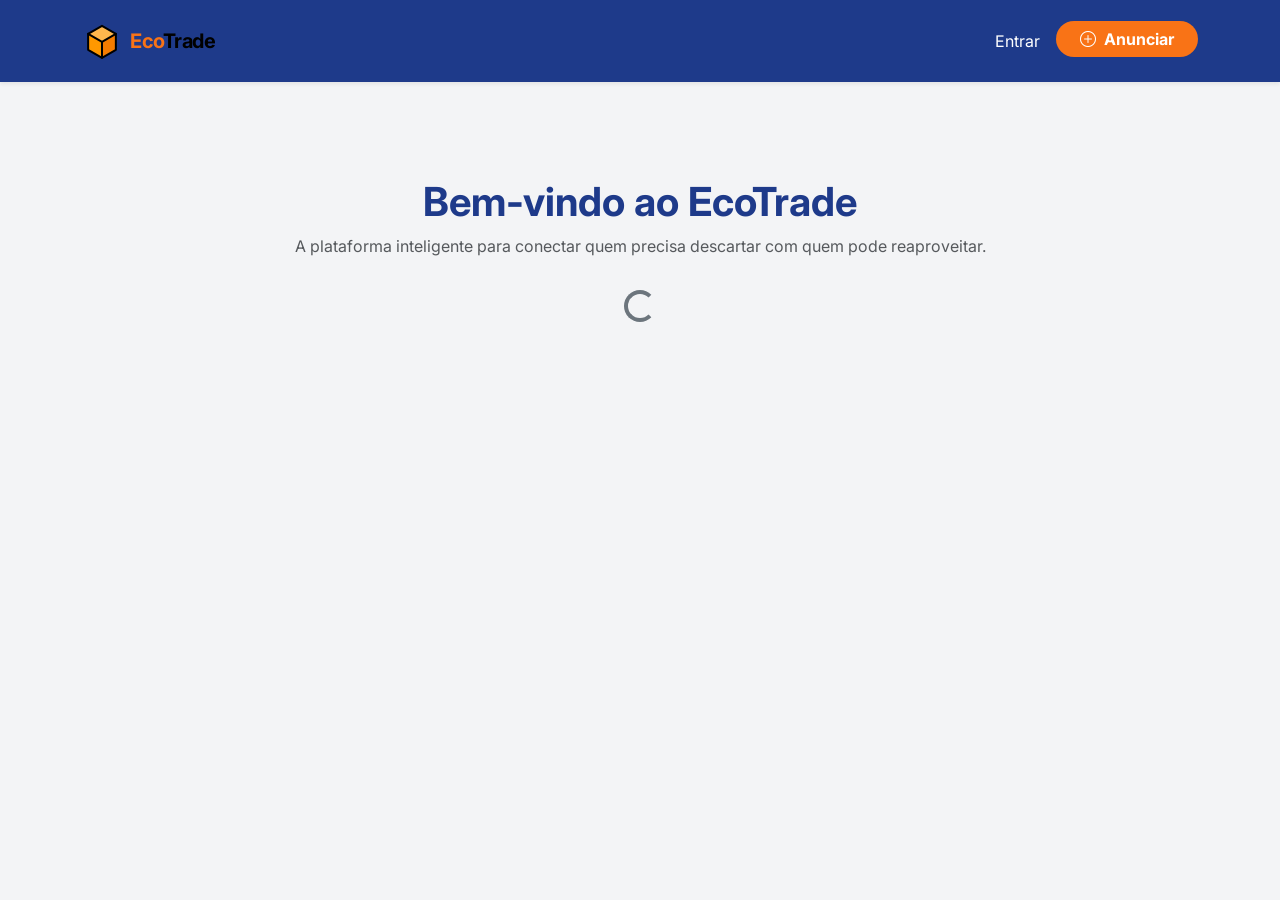
==== index.html @ 45d62f45 "estrutura inicial do projeto" ====
<!DOCTYPE html>
<html lang="pt-BR">
<head>
    <meta charset="UTF-8">
    <meta name="viewport" content="width=device-width, initial-scale=1.0">
    <title>EcoTrade - Descarte Inteligente & Negociação</title>

    <link rel="preconnect" href="https://fonts.googleapis.com">
    <link rel="preconnect" href="https://fonts.gstatic.com" crossorigin>
    <link href="https://fonts.googleapis.com/css2?family=Inter:wght@300;400;600;700&display=swap" rel="stylesheet">

    <link href="https://cdn.jsdelivr.net/npm/bootstrap@5.3.2/dist/css/bootstrap.min.css" rel="stylesheet">
    <link href="https://cdn.jsdelivr.net/npm/bootstrap-icons@1.11.1/font/bootstrap-icons.css" rel="stylesheet">

    <link rel="stylesheet" href="assets/css/base/variables.css">
    <link rel="stylesheet" href="assets/css/base/reset.css">
    
    <style>
        /* Estilos temporários para visualização da etapa inicial.
           Serão movidos para assets/css/layout/navbar.css no futuro */
        .navbar-custom {
            background-color: var(--color-primary);
        }
        .navbar-brand-text {
            color: var(--color-white);
            font-weight: 700;
            letter-spacing: -0.5px;
        }
        .text-orange {
            color: var(--color-secondary) !important;
        }
    </style>
</head>
<body>

    <nav class="navbar navbar-expand-lg navbar-custom py-3 shadow-sm">
        <div class="container">
            <a class="navbar-brand d-flex align-items-center gap-2" href="#">
                <img src="assets/img/box-logo.svg" alt="Logo EcoTrade" width="40" height="40">
                <span class="navbar-brand-text text-orange">Eco<span class="text-black">Trade</span></span>
            </a>
            
            <button class="navbar-toggler border-0 shadow-none" type="button" data-bs-toggle="collapse" data-bs-toggle="target="#navbarNav" aria-expanded="false" aria-label="Alternar navegação">
                <i class="bi bi-list fs-2 text-white"></i>
            </button>
            
            <div class="collapse navbar-collapse" id="navbarNav">
                <ul class="navbar-nav ms-auto gap-2">
                    <li class="nav-item">
                        <a class="nav-link text-white" href="#">Entrar</a>
                    </li>
                    <li class="nav-item">
                        <button class="btn btn-warning fw-bold text-dark px-4 rounded-pill" style="background-color: var(--color-secondary); border: none; color: white !important;">
                            <i class="bi bi-plus-circle me-1"></i> Anunciar
                        </button>
                    </li>
                </ul>
            </div>
        </div>
    </nav>

    <main id="app-container" class="container py-5">
        <div class="text-center mt-5">
            <h1 class="fw-bold" style="color: var(--color-primary);">Bem-vindo ao EcoTrade</h1>
            <p class="text-muted">A plataforma inteligente para conectar quem precisa descartar com quem pode reaproveitar.</p>
            <div class="spinner-border text-secondary mt-3" role="status">
                <span class="visually-hidden">Carregando...</span>
            </div>
        </div>
    </main>

    <script src="https://cdn.jsdelivr.net/npm/bootstrap@5.3.2/dist/js/bootstrap.bundle.min.js"></script>
    
    <script type="module" src="js/main.js"></script>
</body>
</html>
---- assets/css/base/variables.css ----
/* * Design System - Paleta de Cores e Variáveis Base
 * Foco em sustentabilidade, modernidade e confiabilidade
 */
:root {
  /* Cores Principais */
  --color-primary: #1E3A8A; /* Azul Marinho - Confiabilidade */
  --color-secondary: #F97316; /* Laranja - Call to action / Modernidade */
  
  /* Tons Neutros */
  --color-white: #FFFFFF;
  --color-bg-light: #F3F4F6; /* Cinza claro para o fundo */
  --color-gray-medium: #9CA3AF;
  --color-text-dark: #1F2937; /* Cinza escuro para textos - Melhor contraste */

  /* Tipografia */
  --font-family-base: 'Inter', system-ui, -apple-system, sans-serif;
  
  /* Sombras e Bordas */
  --shadow-sm: 0 1px 2px 0 rgba(0, 0, 0, 0.05);
  --shadow-md: 0 4px 6px -1px rgba(0, 0, 0, 0.1);
  --border-radius: 8px;
  
  /* Transições */
  --transition-fast: 0.2s ease-in-out;
}
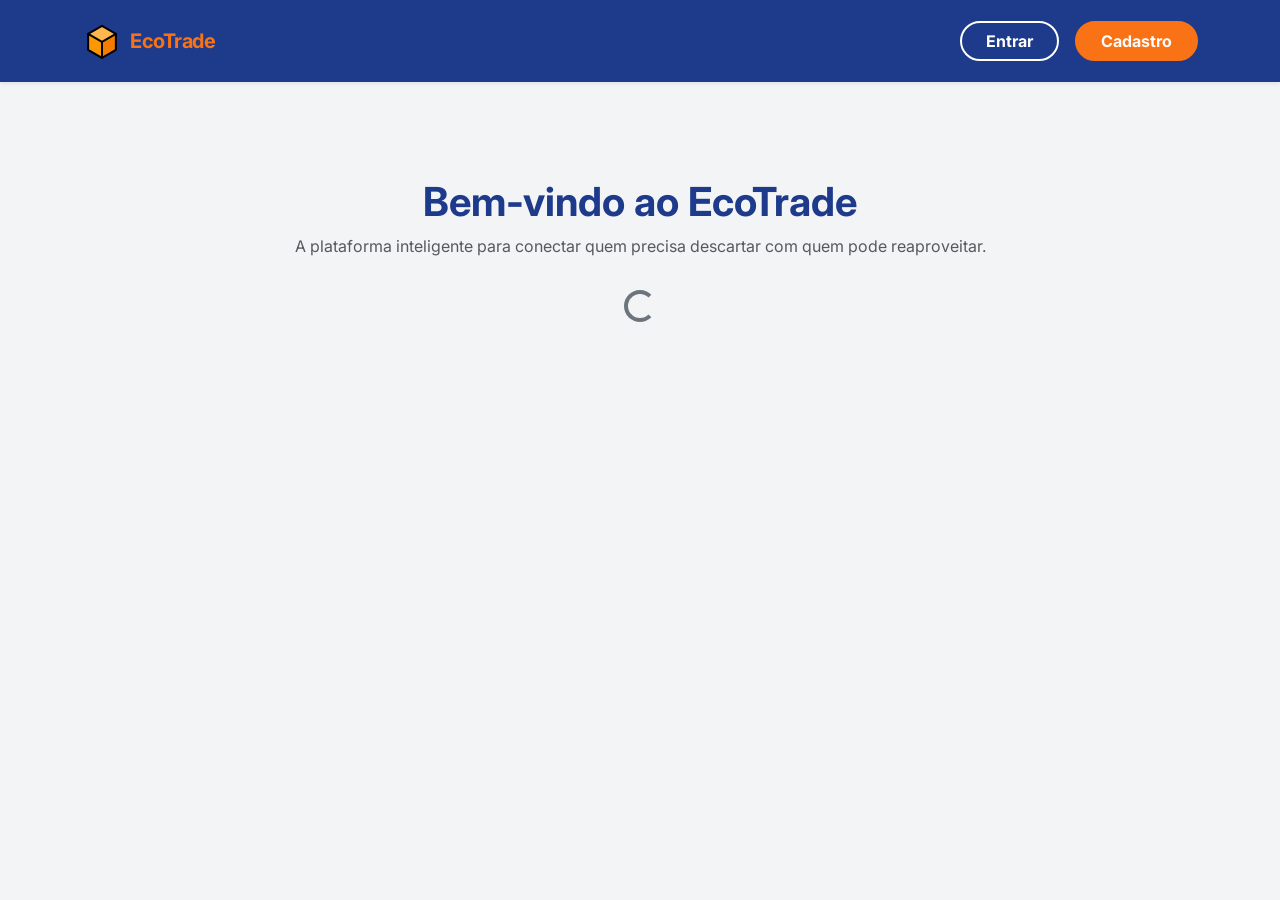
==== commit f8b81377: "feat: funções de login e cadastro" ====
--- a/index.html
+++ b/index.html
@@ -12,47 +12,34 @@
     <link href="https://cdn.jsdelivr.net/npm/bootstrap@5.3.2/dist/css/bootstrap.min.css" rel="stylesheet">
     <link href="https://cdn.jsdelivr.net/npm/bootstrap-icons@1.11.1/font/bootstrap-icons.css" rel="stylesheet">
 
-    <link rel="stylesheet" href="assets/css/base/variables.css">
-    <link rel="stylesheet" href="assets/css/base/reset.css">
-    
-    <style>
-        /* Estilos temporários para visualização da etapa inicial.
-           Serão movidos para assets/css/layout/navbar.css no futuro */
-        .navbar-custom {
-            background-color: var(--color-primary);
-        }
-        .navbar-brand-text {
-            color: var(--color-white);
-            font-weight: 700;
-            letter-spacing: -0.5px;
-        }
-        .text-orange {
-            color: var(--color-secondary) !important;
-        }
-    </style>
+    <link rel="stylesheet" href="./assets/css/base/variables.css">
+    <link rel="stylesheet" href="./assets/css/base/reset.css">
+    <link rel="stylesheet" href="./assets/css/layout/navbar.css">
 </head>
 <body>
 
     <nav class="navbar navbar-expand-lg navbar-custom py-3 shadow-sm">
         <div class="container">
             <a class="navbar-brand d-flex align-items-center gap-2" href="#">
-                <img src="assets/img/box-logo.svg" alt="Logo EcoTrade" width="40" height="40">
-                <span class="navbar-brand-text text-orange">Eco<span class="text-black">Trade</span></span>
+                <img src="./assets/img/box-logo.svg" alt="Logo EcoTrade" width="40" height="40">
+                <span class="navbar-brand-text text-orange">EcoTrade</span>
             </a>
             
-            <button class="navbar-toggler border-0 shadow-none" type="button" data-bs-toggle="collapse" data-bs-toggle="target="#navbarNav" aria-expanded="false" aria-label="Alternar navegação">
+            <button class="navbar-toggler border-0 shadow-none" type="button" data-bs-toggle="collapse" data-bs-target="#navbarNav" aria-expanded="false" aria-label="Alternar navegação">
                 <i class="bi bi-list fs-2 text-white"></i>
             </button>
             
             <div class="collapse navbar-collapse" id="navbarNav">
-                <ul class="navbar-nav ms-auto gap-2">
+                <ul class="navbar-nav ms-auto gap-3 mt-3 mt-lg-0">
                     <li class="nav-item">
-                        <a class="nav-link text-white" href="#">Entrar</a>
+                        <a class="btn btn-outline-light rounded-pill px-4 fw-bold w-100" href="./pages/auth.html">
+                            Entrar
+                        </a>
                     </li>
                     <li class="nav-item">
-                        <button class="btn btn-warning fw-bold text-dark px-4 rounded-pill" style="background-color: var(--color-secondary); border: none; color: white !important;">
-                            <i class="bi bi-plus-circle me-1"></i> Anunciar
-                        </button>
+                        <a class="btn btn-custom-secondary rounded-pill px-4 fw-bold w-100" href="./pages/auth.html#register">
+                            Cadastro
+                        </a>
                     </li>
                 </ul>
             </div>
@@ -71,6 +58,6 @@
 
     <script src="https://cdn.jsdelivr.net/npm/bootstrap@5.3.2/dist/js/bootstrap.bundle.min.js"></script>
     
-    <script type="module" src="js/main.js"></script>
+    <script type="module" src="./js/main.js"></script>
 </body>
 </html>
--- a/assets/css/layout/navbar.css
+++ b/assets/css/layout/navbar.css
@@ -0,0 +1,49 @@
+/* * Layout - Navbar 
+ * Responsável por customizações específicas do cabeçalho 
+ */
+
+.navbar-custom {
+    background-color: var(--color-primary);
+}
+
+.navbar-custom .navbar-brand-text {
+    font-weight: 700;
+    letter-spacing: -0.5px;
+}
+
+/* Usando o encadeamento para ganhar especificidade sobre o Bootstrap */
+.navbar-custom .text-orange {
+    color: var(--color-secondary);
+}
+
+/* Customização do Botão de Cadastro (Secundário) */
+.navbar-custom .btn-custom-secondary {
+    background-color: var(--color-secondary);
+    color: var(--color-white);
+    border: 2px solid var(--color-secondary);
+    /* Transição mais suave (0.3s) */
+    transition: all 0.3s ease; 
+}
+
+.navbar-custom .btn-custom-secondary:hover {
+    /* Clareia o botão em 15% sem mudar a cor base ou deixar transparente */
+    filter: brightness(1.15);
+    color: var(--color-white);
+}
+
+/* Ajuste fino do Botão de Entrar (Outline Light) */
+.navbar-custom .btn-outline-light {
+    color: var(--color-white);
+    border-color: var(--color-white);
+    border-width: 2px;
+    background-color: transparent;
+    transition: all 0.3s ease;
+}
+
+.navbar-custom .btn-outline-light:hover {
+    /* Sobrescreve o Bootstrap que deixava o fundo 100% branco e o texto preto.
+       Agora, o texto continua branco e damos um leve brilho no fundo (10% branco). */
+    background-color: rgba(255, 255, 255, 0.1);
+    color: var(--color-white);
+    border-color: var(--color-white);
+}
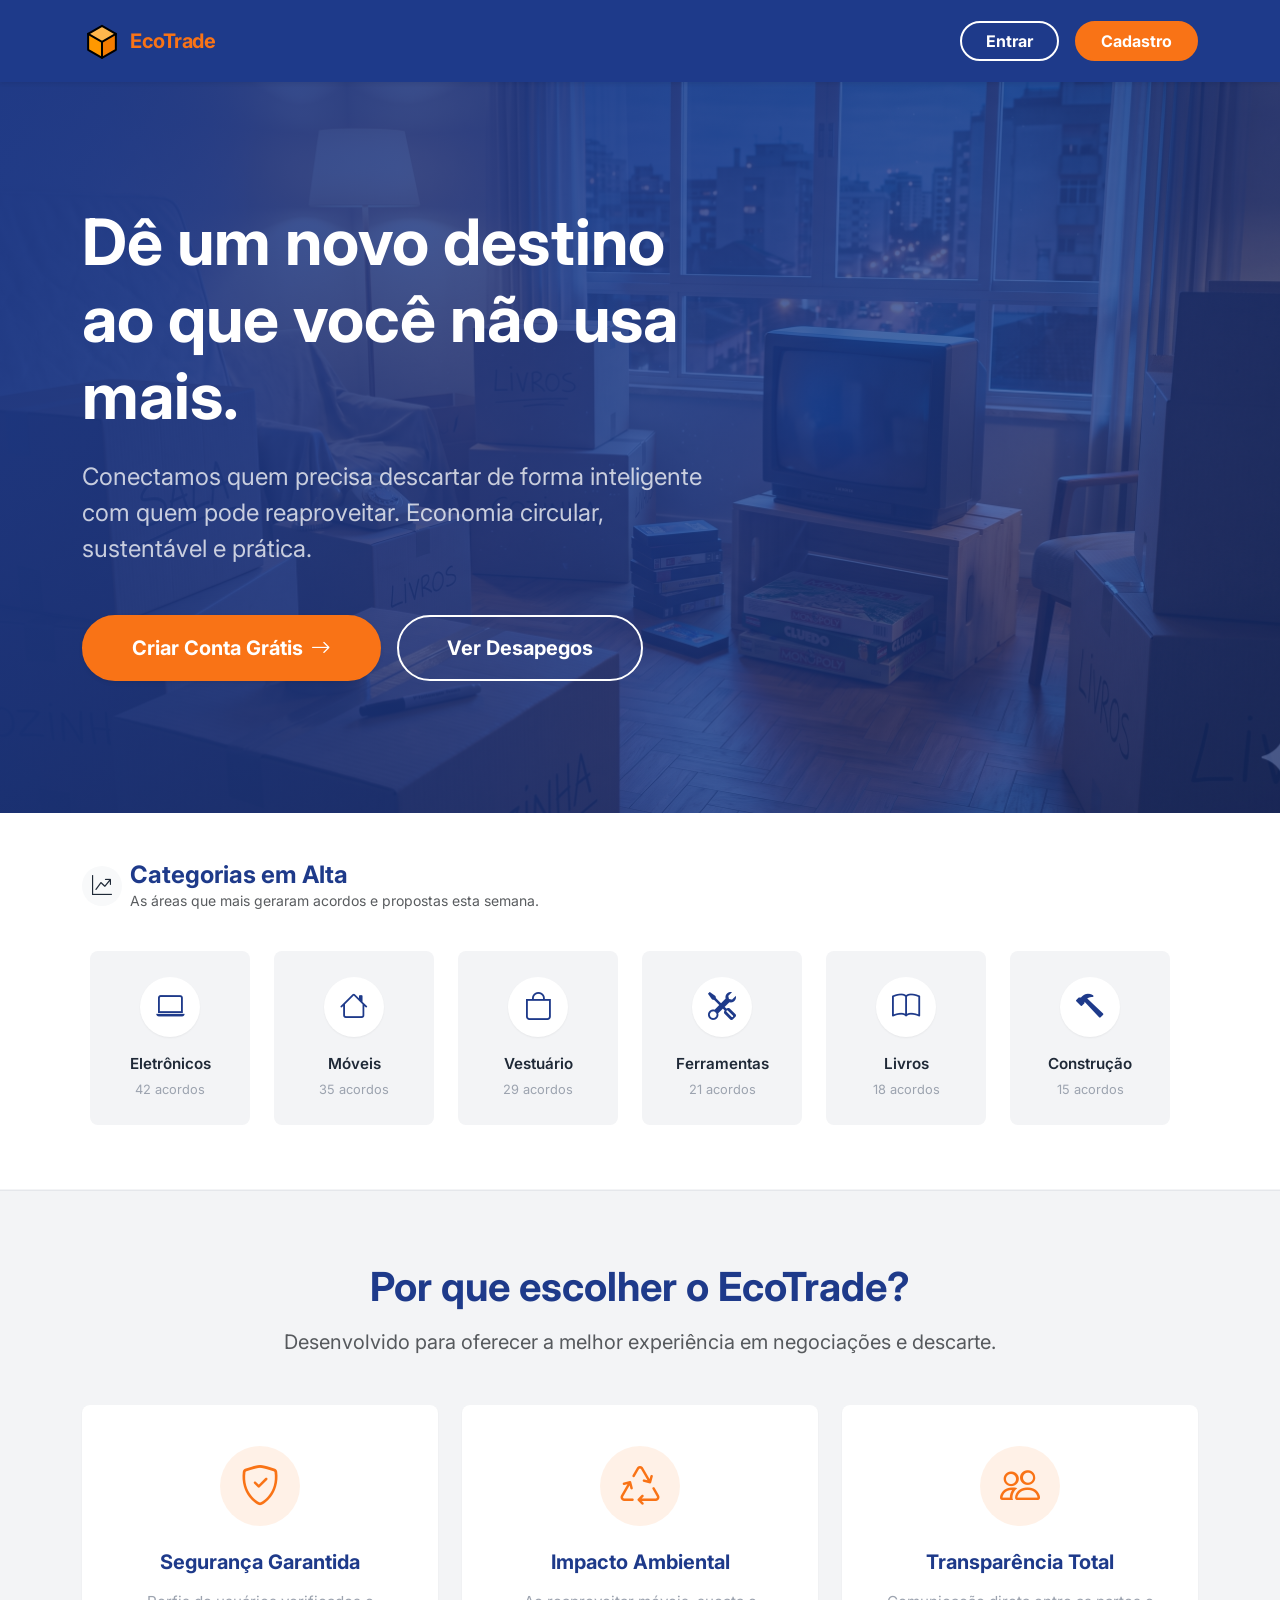
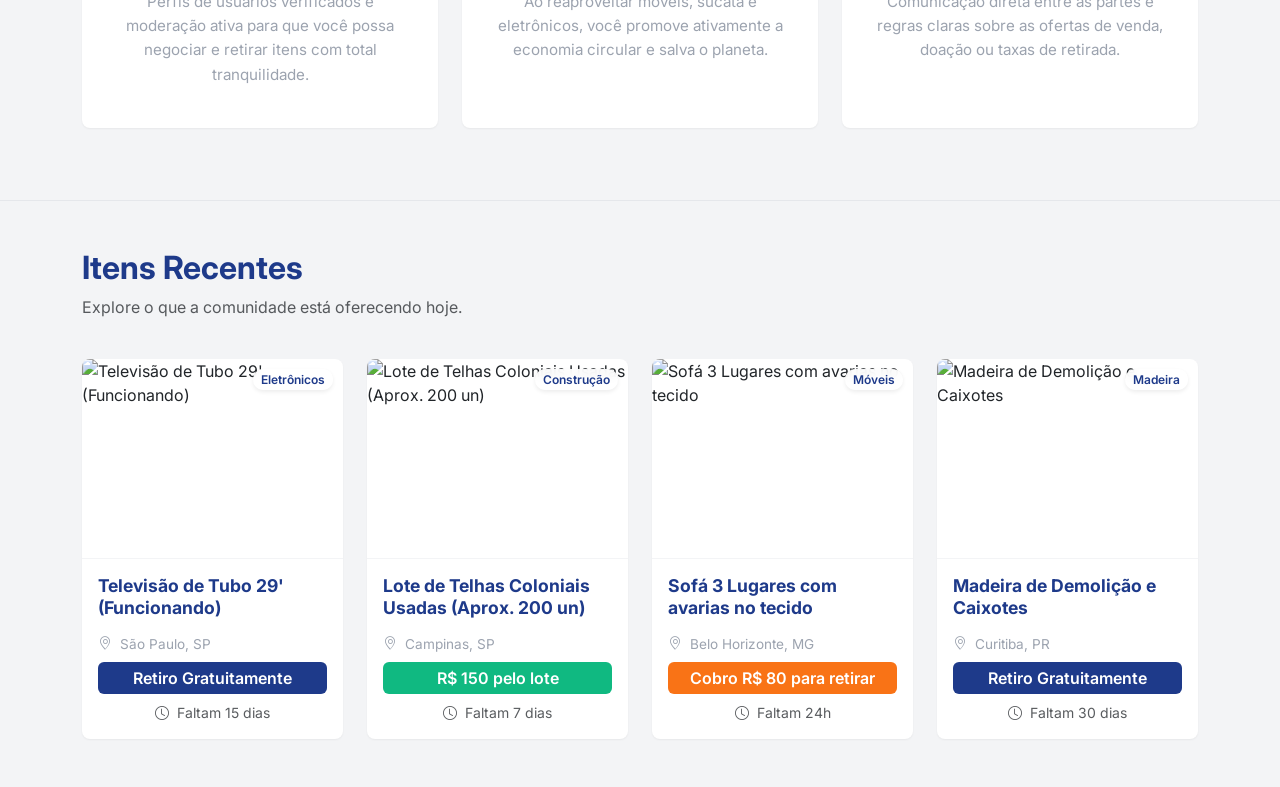
==== commit 25f526d4: "feat:Hero com CTA + categorias mais negociadas + cards de conversão" ====
--- a/index.html
+++ b/index.html
@@ -15,10 +15,14 @@
     <link rel="stylesheet" href="./assets/css/base/variables.css">
     <link rel="stylesheet" href="./assets/css/base/reset.css">
     <link rel="stylesheet" href="./assets/css/layout/navbar.css">
+    <link rel="stylesheet" href="./assets/css/layout/hero.css">
+    <link rel="stylesheet" href="./assets/css/components/cards.css">
+    <link rel="stylesheet" href="./assets/css/components/categories.css">
+    <link rel="stylesheet" href="./assets/css/components/features.css">
 </head>
 <body>
 
-    <nav class="navbar navbar-expand-lg navbar-custom py-3 shadow-sm">
+    <nav class="navbar navbar-expand-lg navbar-custom py-3 shadow-sm fixed-top">
         <div class="container">
             <a class="navbar-brand d-flex align-items-center gap-2" href="#">
                 <img src="./assets/img/box-logo.svg" alt="Logo EcoTrade" width="40" height="40">
@@ -46,12 +50,99 @@
         </div>
     </nav>
 
-    <main id="app-container" class="container py-5">
-        <div class="text-center mt-5">
-            <h1 class="fw-bold" style="color: var(--color-primary);">Bem-vindo ao EcoTrade</h1>
-            <p class="text-muted">A plataforma inteligente para conectar quem precisa descartar com quem pode reaproveitar.</p>
-            <div class="spinner-border text-secondary mt-3" role="status">
-                <span class="visually-hidden">Carregando...</span>
+    <header class="hero-section mt-5 pt-4">
+        <div class="container hero-content text-center text-lg-start">
+            <div class="row align-items-center">
+                <div class="col-lg-7 text-white">
+                    <h1 class="display-3 fw-bold mb-4">Dê um novo destino ao que você não usa mais.</h1>
+                    <p class="fs-4 opacity-75 mb-5">Conectamos quem precisa descartar de forma inteligente com quem pode reaproveitar. Economia circular, sustentável e prática.</p>
+                    
+                    <div class="d-flex flex-column flex-sm-row gap-3 justify-content-center justify-content-lg-start">
+                        <a href="./pages/auth.html#register" class="btn btn-hero-primary rounded-pill px-5 py-3 fw-bold fs-5 shadow-sm d-flex align-items-center justify-content-center gap-2">
+                            Criar Conta Grátis <i class="bi bi-arrow-right"></i>
+                        </a>
+                        <a href="#showcase" class="btn btn-hero-outline rounded-pill px-5 py-3 fw-bold fs-5 d-flex align-items-center justify-content-center">
+                            Ver Desapegos
+                        </a>
+                    </div>
+                </div>
+            </div>
+        </div>
+    </header>
+
+    <section class="trending-section py-5">
+        <div class="container">
+            <div class="d-flex align-items-center gap-2 mb-4">
+                <div class="p-2 bg-light rounded-circle text-orange d-flex align-items-center justify-content-center" style="width: 40px; height: 40px;">
+                    <i class="bi bi-graph-up-arrow fs-5"></i>
+                </div>
+                <div>
+                    <h3 class="fw-bold m-0 fs-4" style="color: var(--color-primary);">Categorias em Alta</h3>
+                    <p class="text-muted m-0 small">As áreas que mais geraram acordos e propostas esta semana.</p>
+                </div>
+            </div>
+            
+            <div class="category-slider" id="category-slider">
+                </div>
+        </div>
+    </section>
+
+    <section class="features-section py-5">
+        <div class="container py-4">
+            <div class="text-center mb-5">
+                <h2 class="fw-bold display-6 mb-3" style="color: var(--color-primary);">Por que escolher o EcoTrade?</h2>
+                <p class="text-muted fs-5">Desenvolvido para oferecer a melhor experiência em negociações e descarte.</p>
+            </div>
+            
+            <div class="row g-4">
+                <div class="col-12 col-md-4">
+                    <div class="feature-card">
+                        <div class="feature-icon">
+                            <i class="bi bi-shield-check"></i>
+                        </div>
+                        <h4 class="feature-title">Segurança Garantida</h4>
+                        <p class="feature-text">Perfis de usuários verificados e moderação ativa para que você possa negociar e retirar itens com total tranquilidade.</p>
+                    </div>
+                </div>
+
+                <div class="col-12 col-md-4">
+                    <div class="feature-card">
+                        <div class="feature-icon">
+                            <i class="bi bi-recycle"></i>
+                        </div>
+                        <h4 class="feature-title">Impacto Ambiental</h4>
+                        <p class="feature-text">Ao reaproveitar móveis, sucata e eletrônicos, você promove ativamente a economia circular e salva o planeta.</p>
+                    </div>
+                </div>
+
+                <div class="col-12 col-md-4">
+                    <div class="feature-card">
+                        <div class="feature-icon">
+                            <i class="bi bi-people"></i>
+                        </div>
+                        <h4 class="feature-title">Transparência Total</h4>
+                        <p class="feature-text">Comunicação direta entre as partes e regras claras sobre as ofertas de venda, doação ou taxas de retirada.</p>
+                    </div>
+                </div>
+            </div>
+        </div>
+    </section>
+
+    <main id="showcase" class="container py-5">
+        <div class="row mb-4 align-items-center">
+            <div class="col-md-8">
+                <h2 class="fw-bold" style="color: var(--color-primary);">Itens Recentes</h2>
+                <p class="text-muted">Explore o que a comunidade está oferecendo hoje.</p>
+            </div>
+            <div class="col-md-4 text-md-end">
+                </div>
+        </div>
+        
+        <div class="row g-4" id="showcase-grid">
+            <div class="col-12 text-center py-5">
+                <div class="spinner-border text-secondary" role="status">
+                    <span class="visually-hidden">Loading items...</span>
+                </div>
             </div>
         </div>
     </main>
@@ -59,5 +150,7 @@
     <script src="https://cdn.jsdelivr.net/npm/bootstrap@5.3.2/dist/js/bootstrap.bundle.min.js"></script>
     
     <script type="module" src="./js/main.js"></script>
+    <script type="module" src="./js/trending.js"></script>
+    <script type="module" src="./js/showcase.js"></script>
 </body>
 </html>
--- a/assets/css/layout/hero.css
+++ b/assets/css/layout/hero.css
@@ -0,0 +1,59 @@
+/* * Layout - Hero Section 
+ * Responsável pela primeira dobra (Above the fold) da página inicial
+ */
+
+.hero-section {
+    position: relative;
+    min-height: 85vh; 
+    display: flex;
+    align-items: center;
+    /* Nova Imagem: Focada em televisores de tubo (CRT), eletrônicos vintage e descarte */
+    background-image: url('../../img/hero-image.png');
+    background-size: cover;
+    background-position: center;
+    background-repeat: no-repeat;
+}
+
+.hero-section::before {
+    content: '';
+    position: absolute;
+    top: 0;
+    left: 0;
+    width: 100%;
+    height: 100%;
+    /* Mantemos a sobreposição para garantir a leitura do texto branco */
+    background: linear-gradient(135deg, rgba(30, 58, 138, 0.95) 0%, rgba(30, 58, 138, 0.6) 100%);
+    z-index: 1;
+}
+
+.hero-content {
+    position: relative;
+    z-index: 2;
+}
+
+/* Customização dos Botões do Hero */
+.hero-section .btn-hero-primary {
+    background-color: var(--color-secondary);
+    color: var(--color-white);
+    border: 2px solid var(--color-secondary);
+    transition: all 0.3s ease;
+}
+
+.hero-section .btn-hero-primary:hover {
+    filter: brightness(1.15);
+    color: var(--color-white);
+    transform: translateY(-2px);
+}
+
+.hero-section .btn-hero-outline {
+    background-color: transparent;
+    color: var(--color-white);
+    border: 2px solid var(--color-white);
+    transition: all 0.3s ease;
+}
+
+.hero-section .btn-hero-outline:hover {
+    background-color: rgba(255, 255, 255, 0.1);
+    color: var(--color-white);
+    transform: translateY(-2px);
+}
--- a/assets/css/components/cards.css
+++ b/assets/css/components/cards.css
@@ -0,0 +1,54 @@
+/* * Components - Cards
+ * Padrão visual para os itens anunciados na vitrine
+ */
+
+.item-card {
+    border: none;
+    border-radius: var(--border-radius);
+    transition: all 0.3s ease;
+    overflow: hidden;
+    background-color: var(--color-white);
+    box-shadow: var(--shadow-sm);
+    height: 100%; /* Garante que todos os cards na mesma linha tenham a mesma altura */
+}
+
+.item-card:hover {
+    transform: translateY(-5px);
+    box-shadow: var(--shadow-md);
+}
+
+.item-card .card-img-top {
+    height: 200px;
+    object-fit: cover; /* Impede que imagens de tamanhos diferentes quebrem o layout */
+    border-bottom: 1px solid var(--color-bg-light);
+}
+
+.item-card .badge-category {
+    position: absolute;
+    top: 10px;
+    right: 10px;
+    background-color: rgba(255, 255, 255, 0.9);
+    color: var(--color-primary);
+    font-weight: 600;
+    backdrop-filter: blur(4px);
+}
+
+/* Cores específicas para os 3 tipos de negociação */
+.badge-type-1 { background-color: #10B981; color: white; } /* Venda/Pago */
+.badge-type-2 { background-color: var(--color-primary); color: white; } /* Grátis */
+.badge-type-3 { background-color: var(--color-secondary); color: white; } /* Cobro Retirada */
+
+.item-card .card-title {
+    color: var(--color-primary);
+    font-weight: 700;
+    font-size: 1.1rem;
+    display: -webkit-box;
+    -webkit-line-clamp: 2; /* Limita o título a 2 linhas */
+    -webkit-box-orient: vertical;
+    overflow: hidden;
+}
+
+.item-card .location-text {
+    font-size: 0.85rem;
+    color: var(--color-gray-medium);
+}
--- a/assets/css/components/categories.css
+++ b/assets/css/components/categories.css
@@ -0,0 +1,79 @@
+/* * Components - Categories
+ * Handles the styling for the trending categories slider section
+ */
+
+.trending-section {
+    background-color: var(--color-white);
+    border-bottom: 1px solid var(--color-bg-light);
+}
+
+/* Fluid Horizontal Scroll Container */
+.trending-section .category-slider {
+    display: flex;
+    gap: 1.5rem;
+    overflow-x: auto;
+    scrollbar-width: none; /* Hides scrollbar on Firefox */
+    padding: 1rem 0.5rem;
+    -webkit-overflow-scrolling: touch; /* Smooth inertia scroll on iOS */
+}
+
+/* Hides scrollbar on Chrome, Safari and Opera */
+.trending-section .category-slider::-webkit-scrollbar {
+    display: none;
+}
+
+/* Interactive Category Item Card */
+.trending-section .category-card {
+    flex: 0 0 auto;
+    width: 160px;
+    text-align: center;
+    padding: 1.5rem 1rem;
+    border-radius: var(--border-radius);
+    background-color: var(--color-bg-light);
+    text-decoration: none;
+    color: var(--color-text-dark);
+    border: 2px solid transparent;
+    transition: all 0.3s ease;
+}
+
+/* Accurate selectors to increase specificity without !important */
+.trending-section .category-card:hover {
+    transform: translateY(-4px);
+    border-color: var(--color-secondary);
+    background-color: var(--color-white);
+    box-shadow: var(--shadow-md);
+    color: var(--color-primary);
+}
+
+/* Icon Container Inside the Card */
+.trending-section .category-card .icon-wrapper {
+    width: 60px;
+    height: 60px;
+    background-color: var(--color-white);
+    color: var(--color-primary);
+    border-radius: 50%;
+    display: flex;
+    align-items: center;
+    justify-content: center;
+    margin: 0 auto 1rem auto;
+    font-size: 1.75rem;
+    transition: all 0.3s ease;
+    box-shadow: var(--shadow-sm);
+}
+
+/* Inverting colors on hover with a smooth transition */
+.trending-section .category-card:hover .icon-wrapper {
+    background-color: var(--color-primary);
+    color: var(--color-white);
+}
+
+.trending-section .category-card .category-name {
+    font-weight: 600;
+    font-size: 0.95rem;
+    margin-bottom: 0.25rem;
+}
+
+.trending-section .category-card .deals-count {
+    font-size: 0.8rem;
+    color: var(--color-gray-medium);
+}
--- a/assets/css/components/features.css
+++ b/assets/css/components/features.css
@@ -0,0 +1,66 @@
+/* * Components - Features
+ * Handles the styling for the informational benefits section (trust, security, eco)
+ */
+
+.features-section {
+    /* Using our light gray background to contrast with the white sections above and below */
+    background-color: var(--color-bg-light);
+    border-top: 1px solid #E5E7EB;
+    border-bottom: 1px solid #E5E7EB;
+}
+
+/* Feature Card Styling */
+.feature-card {
+    background-color: var(--color-white);
+    border-radius: var(--border-radius);
+    padding: 2.5rem 1.5rem;
+    height: 100%;
+    text-align: center;
+    border: 1px solid transparent;
+    box-shadow: var(--shadow-sm);
+    transition: all 0.3s ease;
+}
+
+.feature-card:hover {
+    transform: translateY(-8px);
+    box-shadow: var(--shadow-md);
+    /* Subtle blue border on hover */
+    border-color: rgba(30, 58, 138, 0.15); 
+}
+
+/* Circular Icon Wrapper */
+.feature-card .feature-icon {
+    width: 80px;
+    height: 80px;
+    margin: 0 auto 1.5rem auto;
+    display: flex;
+    align-items: center;
+    justify-content: center;
+    /* Soft orange background */
+    background-color: rgba(249, 115, 22, 0.1); 
+    color: var(--color-secondary);
+    border-radius: 50%;
+    font-size: 2.5rem;
+    transition: all 0.3s ease;
+}
+
+/* Icon hover animation (Inverts colors and grows slightly) */
+.feature-card:hover .feature-icon {
+    background-color: var(--color-secondary);
+    color: var(--color-white);
+    transform: scale(1.1);
+}
+
+.feature-card .feature-title {
+    color: var(--color-primary);
+    font-weight: 700;
+    margin-bottom: 1rem;
+    font-size: 1.25rem;
+}
+
+.feature-card .feature-text {
+    color: var(--color-gray-medium);
+    font-size: 0.95rem;
+    line-height: 1.6;
+    margin: 0;
+}
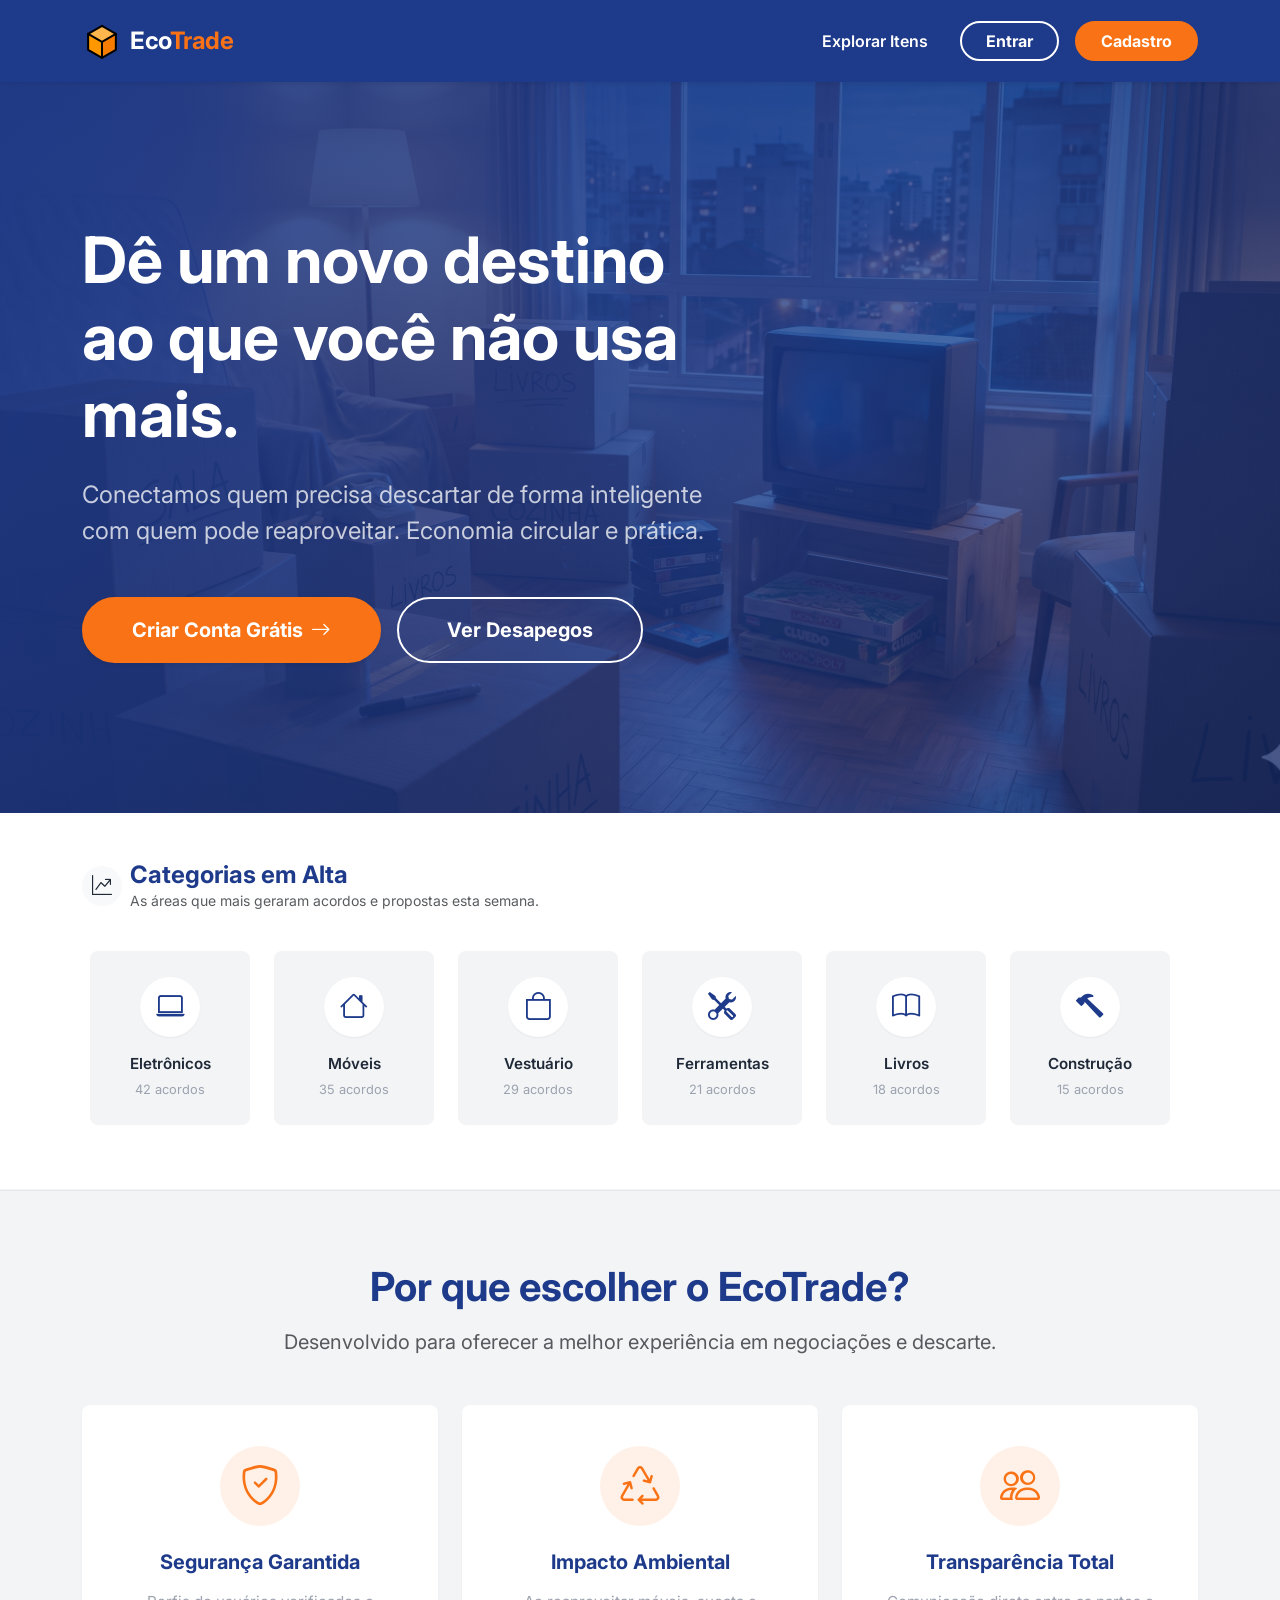
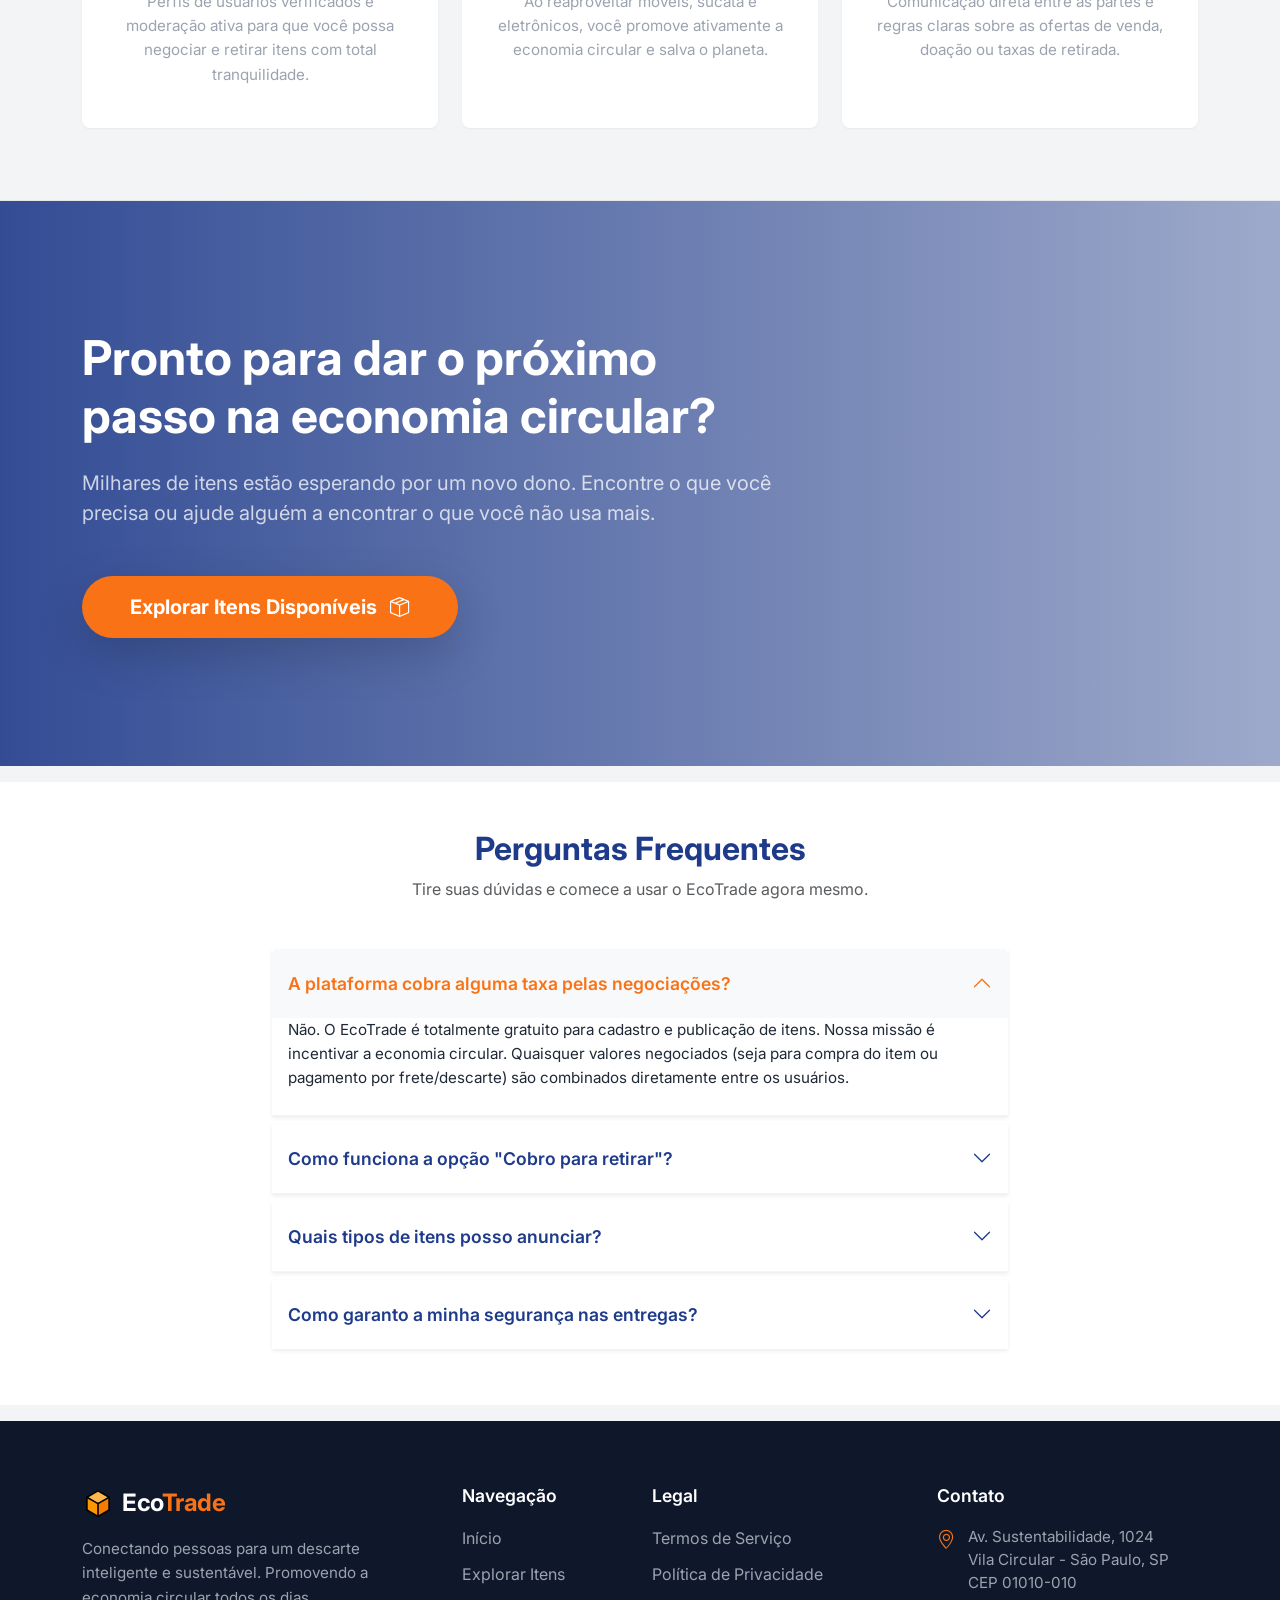
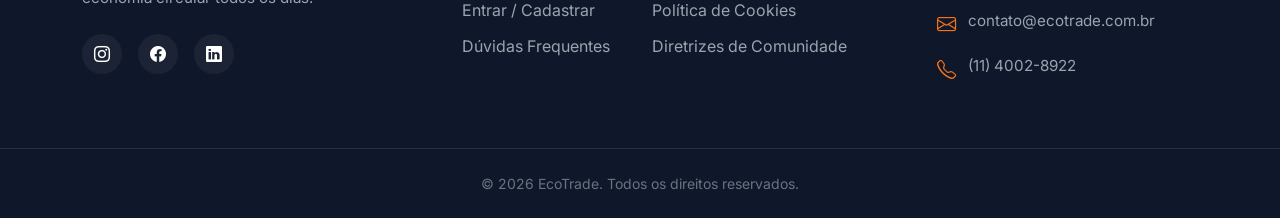
==== commit aaede3f2: "feat: adicionando sections de conversão, FAQ, e footer. também passando os itens pra uma página próp" ====
--- a/index.html
+++ b/index.html
@@ -16,17 +16,23 @@
     <link rel="stylesheet" href="./assets/css/base/reset.css">
     <link rel="stylesheet" href="./assets/css/layout/navbar.css">
     <link rel="stylesheet" href="./assets/css/layout/hero.css">
-    <link rel="stylesheet" href="./assets/css/components/cards.css">
+    <link rel="stylesheet" href="./assets/css/layout/cta.css">
+    <link rel="stylesheet" href="./assets/css/layout/footer.css">
+    
+    <link rel="stylesheet" href="./assets/css/components/brand.css"> <link rel="stylesheet" href="./assets/css/components/cards.css">
     <link rel="stylesheet" href="./assets/css/components/categories.css">
     <link rel="stylesheet" href="./assets/css/components/features.css">
+    <link rel="stylesheet" href="./assets/css/components/faq.css">
 </head>
 <body>
 
     <nav class="navbar navbar-expand-lg navbar-custom py-3 shadow-sm fixed-top">
         <div class="container">
-            <a class="navbar-brand d-flex align-items-center gap-2" href="#">
+            <a class="navbar-brand d-flex align-items-center gap-2" href="index.html">
                 <img src="./assets/img/box-logo.svg" alt="Logo EcoTrade" width="40" height="40">
-                <span class="navbar-brand-text text-orange">EcoTrade</span>
+                <span class="brand-text-wrapper fs-4">
+                    <span class="brand-eco">Eco</span><span class="brand-trade">Trade</span>
+                </span>
             </a>
             
             <button class="navbar-toggler border-0 shadow-none" type="button" data-bs-toggle="collapse" data-bs-target="#navbarNav" aria-expanded="false" aria-label="Alternar navegação">
@@ -36,6 +42,9 @@
             <div class="collapse navbar-collapse" id="navbarNav">
                 <ul class="navbar-nav ms-auto gap-3 mt-3 mt-lg-0">
                     <li class="nav-item">
+                        <a class="nav-link text-white fw-semibold me-2" href="./pages/items.html">Explorar Itens</a>
+                    </li>
+                    <li class="nav-item">
                         <a class="btn btn-outline-light rounded-pill px-4 fw-bold w-100" href="./pages/auth.html">
                             Entrar
                         </a>
@@ -55,13 +64,13 @@
             <div class="row align-items-center">
                 <div class="col-lg-7 text-white">
                     <h1 class="display-3 fw-bold mb-4">Dê um novo destino ao que você não usa mais.</h1>
-                    <p class="fs-4 opacity-75 mb-5">Conectamos quem precisa descartar de forma inteligente com quem pode reaproveitar. Economia circular, sustentável e prática.</p>
+                    <p class="fs-4 opacity-75 mb-5">Conectamos quem precisa descartar de forma inteligente com quem pode reaproveitar. Economia circular e prática.</p>
                     
                     <div class="d-flex flex-column flex-sm-row gap-3 justify-content-center justify-content-lg-start">
                         <a href="./pages/auth.html#register" class="btn btn-hero-primary rounded-pill px-5 py-3 fw-bold fs-5 shadow-sm d-flex align-items-center justify-content-center gap-2">
                             Criar Conta Grátis <i class="bi bi-arrow-right"></i>
                         </a>
-                        <a href="#showcase" class="btn btn-hero-outline rounded-pill px-5 py-3 fw-bold fs-5 d-flex align-items-center justify-content-center">
+                        <a href="./pages/items.html" class="btn btn-hero-outline rounded-pill px-5 py-3 fw-bold fs-5 d-flex align-items-center justify-content-center">
                             Ver Desapegos
                         </a>
                     </div>
@@ -81,9 +90,7 @@
                     <p class="text-muted m-0 small">As áreas que mais geraram acordos e propostas esta semana.</p>
                 </div>
             </div>
-            
-            <div class="category-slider" id="category-slider">
-                </div>
+            <div class="category-slider" id="category-slider"></div>
         </div>
     </section>
 
@@ -93,33 +100,24 @@
                 <h2 class="fw-bold display-6 mb-3" style="color: var(--color-primary);">Por que escolher o EcoTrade?</h2>
                 <p class="text-muted fs-5">Desenvolvido para oferecer a melhor experiência em negociações e descarte.</p>
             </div>
-            
             <div class="row g-4">
                 <div class="col-12 col-md-4">
                     <div class="feature-card">
-                        <div class="feature-icon">
-                            <i class="bi bi-shield-check"></i>
-                        </div>
+                        <div class="feature-icon"><i class="bi bi-shield-check"></i></div>
                         <h4 class="feature-title">Segurança Garantida</h4>
                         <p class="feature-text">Perfis de usuários verificados e moderação ativa para que você possa negociar e retirar itens com total tranquilidade.</p>
                     </div>
                 </div>
-
                 <div class="col-12 col-md-4">
                     <div class="feature-card">
-                        <div class="feature-icon">
-                            <i class="bi bi-recycle"></i>
-                        </div>
+                        <div class="feature-icon"><i class="bi bi-recycle"></i></div>
                         <h4 class="feature-title">Impacto Ambiental</h4>
                         <p class="feature-text">Ao reaproveitar móveis, sucata e eletrônicos, você promove ativamente a economia circular e salva o planeta.</p>
                     </div>
                 </div>
-
                 <div class="col-12 col-md-4">
                     <div class="feature-card">
-                        <div class="feature-icon">
-                            <i class="bi bi-people"></i>
-                        </div>
+                        <div class="feature-icon"><i class="bi bi-people"></i></div>
                         <h4 class="feature-title">Transparência Total</h4>
                         <p class="feature-text">Comunicação direta entre as partes e regras claras sobre as ofertas de venda, doação ou taxas de retirada.</p>
                     </div>
@@ -128,29 +126,151 @@
         </div>
     </section>
 
-    <main id="showcase" class="container py-5">
-        <div class="row mb-4 align-items-center">
-            <div class="col-md-8">
-                <h2 class="fw-bold" style="color: var(--color-primary);">Itens Recentes</h2>
-                <p class="text-muted">Explore o que a comunidade está oferecendo hoje.</p>
-            </div>
-            <div class="col-md-4 text-md-end">
-                </div>
-        </div>
-        
-        <div class="row g-4" id="showcase-grid">
-            <div class="col-12 text-center py-5">
-                <div class="spinner-border text-secondary" role="status">
-                    <span class="visually-hidden">Loading items...</span>
-                </div>
-            </div>
-        </div>
-    </main>
+    <section class="conversion-section">
+        <div class="container conversion-container">
+            <div class="row">
+                <div class="col-lg-8 text-white">
+                    <h2 class="cta-title fw-bold mb-4">Pronto para dar o próximo passo na economia circular?</h2>
+                    <p class="fs-5 mb-5 opacity-75">Milhares de itens estão esperando por um novo dono. Encontre o que você precisa ou ajude alguém a encontrar o que você não usa mais.</p>
+                    <a href="./pages/items.html" class="btn btn-cta-action rounded-pill px-5 py-3 fw-bold fs-5 shadow-lg">
+                        Explorar Itens Disponíveis <i class="bi bi-box-seam ms-2"></i>
+                    </a>
+                </div>
+            </div>
+        </div>
+    </section>
+
+    <section class="faq-section py-5 my-3">
+        <div class="container">
+            <div class="row justify-content-center">
+                <div class="col-lg-8">
+                    <div class="text-center mb-5">
+                        <h2 class="fw-bold" style="color: var(--color-primary);">Perguntas Frequentes</h2>
+                        <p class="text-muted">Tire suas dúvidas e comece a usar o EcoTrade agora mesmo.</p>
+                    </div>
+
+                    <div class="accordion faq-accordion" id="faqAccordion">
+                        <div class="accordion-item shadow-sm">
+                            <h2 class="accordion-header" id="headingOne">
+                                <button class="accordion-button" type="button" data-bs-toggle="collapse" data-bs-target="#collapseOne" aria-expanded="true" aria-controls="collapseOne">
+                                    A plataforma cobra alguma taxa pelas negociações?
+                                </button>
+                            </h2>
+                            <div id="collapseOne" class="accordion-collapse collapse show" aria-labelledby="headingOne" data-bs-parent="#faqAccordion">
+                                <div class="accordion-body">
+                                    Não. O EcoTrade é totalmente gratuito para cadastro e publicação de itens. Nossa missão é incentivar a economia circular. Quaisquer valores negociados (seja para compra do item ou pagamento por frete/descarte) são combinados diretamente entre os usuários.
+                                </div>
+                            </div>
+                        </div>
+                        <div class="accordion-item shadow-sm">
+                            <h2 class="accordion-header" id="headingTwo">
+                                <button class="accordion-button collapsed" type="button" data-bs-toggle="collapse" data-bs-target="#collapseTwo" aria-expanded="false" aria-controls="collapseTwo">
+                                    Como funciona a opção "Cobro para retirar"?
+                                </button>
+                            </h2>
+                            <div id="collapseTwo" class="accordion-collapse collapse" aria-labelledby="headingTwo" data-bs-parent="#faqAccordion">
+                                <div class="accordion-body">
+                                    Se você possui um item muito pesado (como entulho ou móveis grandes) e não tem como transportá-lo, você pode oferecer o item gratuitamente e um prestador de serviço pode fazer uma proposta cobrando apenas o valor do frete e do descarte correto.
+                                </div>
+                            </div>
+                        </div>
+                        <div class="accordion-item shadow-sm">
+                            <h2 class="accordion-header" id="headingThree">
+                                <button class="accordion-button collapsed" type="button" data-bs-toggle="collapse" data-bs-target="#collapseThree" aria-expanded="false" aria-controls="collapseThree">
+                                    Quais tipos de itens posso anunciar?
+                                </button>
+                            </h2>
+                            <div id="collapseThree" class="accordion-collapse collapse" aria-labelledby="headingThree" data-bs-parent="#faqAccordion">
+                                <div class="accordion-body">
+                                    Você pode anunciar roupas, livros, móveis, eletrônicos (mesmo com defeito), sobras de madeira, sucata, materiais de construção, utensílios e recicláveis em geral. O importante é que a descrição seja honesta sobre o estado do produto.
+                                </div>
+                            </div>
+                        </div>
+                        <div class="accordion-item shadow-sm">
+                            <h2 class="accordion-header" id="headingFour">
+                                <button class="accordion-button collapsed" type="button" data-bs-toggle="collapse" data-bs-target="#collapseFour" aria-expanded="false" aria-controls="collapseFour">
+                                    Como garanto a minha segurança nas entregas?
+                                </button>
+                            </h2>
+                            <div id="collapseFour" class="accordion-collapse collapse" aria-labelledby="headingFour" data-bs-parent="#faqAccordion">
+                                <div class="accordion-body">
+                                    Recomendamos sempre marcar encontros em locais públicos e movimentados durante o dia. Para itens que necessitam de retirada em domicílio (como móveis), verifique o tempo de conta do usuário e priorize ir acompanhado.
+                                </div>
+                            </div>
+                        </div>
+                    </div>
+                </div>
+            </div>
+        </div>
+    </section>
+
+    <footer class="footer-section">
+        <div class="container">
+            <div class="row g-4">
+                <div class="col-12 col-lg-4">
+                    <a href="index.html" class="footer-brand text-decoration-none d-flex align-items-center gap-2">
+                        <img src="./assets/img/box-logo.svg" alt="Logo EcoTrade" width="32" height="32">
+                        <span class="brand-text-wrapper">
+                            <span class="brand-eco">Eco</span><span class="brand-trade">Trade</span>
+                        </span>
+                    </a>
+                    <p class="footer-description mt-3 pe-lg-4">
+                        Conectando pessoas para um descarte inteligente e sustentável. Promovendo a economia circular todos os dias.
+                    </p>
+                    <div class="social-links">
+                        <a href="#" class="social-link" aria-label="Instagram"><i class="bi bi-instagram"></i></a>
+                        <a href="#" class="social-link" aria-label="Facebook"><i class="bi bi-facebook"></i></a>
+                        <a href="#" class="social-link" aria-label="LinkedIn"><i class="bi bi-linkedin"></i></a>
+                    </div>
+                </div>
+
+                <div class="col-12 col-sm-6 col-lg-2">
+                    <h4 class="footer-heading">Navegação</h4>
+                    <nav class="d-flex flex-column">
+                        <a href="#" class="footer-link">Início</a>
+                        <a href="./pages/items.html" class="footer-link">Explorar Itens</a>
+                        <a href="./pages/auth.html" class="footer-link">Entrar / Cadastrar</a>
+                        <a href="#faqAccordion" class="footer-link">Dúvidas Frequentes</a>
+                    </nav>
+                </div>
+
+                <div class="col-12 col-sm-6 col-lg-3">
+                    <h4 class="footer-heading">Legal</h4>
+                    <nav class="d-flex flex-column">
+                        <a href="#" class="footer-link">Termos de Serviço</a>
+                        <a href="#" class="footer-link">Política de Privacidade</a>
+                        <a href="#" class="footer-link">Política de Cookies</a>
+                        <a href="#" class="footer-link">Diretrizes de Comunidade</a>
+                    </nav>
+                </div>
+
+                <div class="col-12 col-lg-3">
+                    <h4 class="footer-heading">Contato</h4>
+                    <div class="footer-contact-item">
+                        <i class="bi bi-geo-alt"></i>
+                        <span>Av. Sustentabilidade, 1024<br>Vila Circular - São Paulo, SP<br>CEP 01010-010</span>
+                    </div>
+                    <div class="footer-contact-item">
+                        <i class="bi bi-envelope"></i>
+                        <span>contato@ecotrade.com.br</span>
+                    </div>
+                    <div class="footer-contact-item">
+                        <i class="bi bi-telephone"></i>
+                        <span>(11) 4002-8922</span>
+                    </div>
+                </div>
+            </div>
+        </div>
+
+        <div class="footer-bottom">
+            <div class="container text-center">
+                <p class="mb-0">&copy; 2026 EcoTrade. Todos os direitos reservados.</p>
+            </div>
+        </div>
+    </footer>
 
     <script src="https://cdn.jsdelivr.net/npm/bootstrap@5.3.2/dist/js/bootstrap.bundle.min.js"></script>
-    
     <script type="module" src="./js/main.js"></script>
     <script type="module" src="./js/trending.js"></script>
-    <script type="module" src="./js/showcase.js"></script>
 </body>
 </html>
--- a/assets/css/base/variables.css
+++ b/assets/css/base/variables.css
@@ -1,18 +1,14 @@
-/* * Design System - Paleta de Cores e Variáveis Base
- * Foco em sustentabilidade, modernidade e confiabilidade
- */
 :root {
   /* Cores Principais */
-  --color-primary: #1E3A8A; /* Azul Marinho - Confiabilidade */
-  --color-secondary: #F97316; /* Laranja - Call to action / Modernidade */
+  --color-primary: #1E3A8A; /* Azul Marinho */
+  --color-secondary: #F97316; /* Laranja */
   
   /* Tons Neutros */
   --color-white: #FFFFFF;
-  --color-bg-light: #F3F4F6; /* Cinza claro para o fundo */
+  --color-bg-light: #F3F4F6; /* Cinza claro */
   --color-gray-medium: #9CA3AF;
-  --color-text-dark: #1F2937; /* Cinza escuro para textos - Melhor contraste */
+  --color-text-dark: #1F2937; /* Cinza escuro para textos */
 
-  /* Tipografia */
   --font-family-base: 'Inter', system-ui, -apple-system, sans-serif;
   
   /* Sombras e Bordas */
--- a/assets/css/layout/navbar.css
+++ b/assets/css/layout/navbar.css
@@ -1,37 +1,19 @@
-/* * Layout - Navbar 
- * Responsável por customizações específicas do cabeçalho 
- */
-
 .navbar-custom {
     background-color: var(--color-primary);
 }
 
-.navbar-custom .navbar-brand-text {
-    font-weight: 700;
-    letter-spacing: -0.5px;
-}
-
-/* Usando o encadeamento para ganhar especificidade sobre o Bootstrap */
-.navbar-custom .text-orange {
-    color: var(--color-secondary);
-}
-
-/* Customização do Botão de Cadastro (Secundário) */
 .navbar-custom .btn-custom-secondary {
     background-color: var(--color-secondary);
     color: var(--color-white);
     border: 2px solid var(--color-secondary);
-    /* Transição mais suave (0.3s) */
     transition: all 0.3s ease; 
 }
 
 .navbar-custom .btn-custom-secondary:hover {
-    /* Clareia o botão em 15% sem mudar a cor base ou deixar transparente */
     filter: brightness(1.15);
     color: var(--color-white);
 }
 
-/* Ajuste fino do Botão de Entrar (Outline Light) */
 .navbar-custom .btn-outline-light {
     color: var(--color-white);
     border-color: var(--color-white);
@@ -41,8 +23,6 @@
 }
 
 .navbar-custom .btn-outline-light:hover {
-    /* Sobrescreve o Bootstrap que deixava o fundo 100% branco e o texto preto.
-       Agora, o texto continua branco e damos um leve brilho no fundo (10% branco). */
     background-color: rgba(255, 255, 255, 0.1);
     color: var(--color-white);
     border-color: var(--color-white);
--- a/assets/css/layout/hero.css
+++ b/assets/css/layout/hero.css
@@ -1,13 +1,8 @@
-/* * Layout - Hero Section 
- * Responsável pela primeira dobra (Above the fold) da página inicial
- */
-
 .hero-section {
     position: relative;
     min-height: 85vh; 
     display: flex;
     align-items: center;
-    /* Nova Imagem: Focada em televisores de tubo (CRT), eletrônicos vintage e descarte */
     background-image: url('../../img/hero-image.png');
     background-size: cover;
     background-position: center;
@@ -21,7 +16,6 @@
     left: 0;
     width: 100%;
     height: 100%;
-    /* Mantemos a sobreposição para garantir a leitura do texto branco */
     background: linear-gradient(135deg, rgba(30, 58, 138, 0.95) 0%, rgba(30, 58, 138, 0.6) 100%);
     z-index: 1;
 }
@@ -31,7 +25,6 @@
     z-index: 2;
 }
 
-/* Customização dos Botões do Hero */
 .hero-section .btn-hero-primary {
     background-color: var(--color-secondary);
     color: var(--color-white);
--- a/assets/css/layout/cta.css
+++ b/assets/css/layout/cta.css
@@ -0,0 +1,53 @@
+.conversion-section {
+    position: relative;
+    padding: 8rem 0;
+    background-image: url('https://images.unsplash.com/photo-1591343395902-1adcb454c2e4?ixlib=rb-4.0.3&auto=format&fit=crop&w=1920&q=80');
+    background-size: cover;
+    background-position: center;
+    background-attachment: fixed;
+}
+
+.conversion-section::before {
+    content: '';
+    position: absolute;
+    top: 0;
+    left: 0;
+    width: 100%;
+    height: 100%;
+    background: linear-gradient(to right, rgba(30, 58, 138, 0.9), rgba(30, 58, 138, 0.4));
+    z-index: 1;
+}
+
+.conversion-container {
+    position: relative;
+    z-index: 2;
+}
+
+.conversion-section .cta-title {
+    font-size: 3rem;
+    line-height: 1.2;
+    max-width: 700px;
+}
+
+.conversion-section .btn-cta-action {
+    background-color: var(--color-secondary);
+    color: var(--color-white);
+    border: none;
+    transition: all 0.3s ease;
+}
+
+.conversion-section .btn-cta-action:hover {
+    filter: brightness(1.1);
+    transform: scale(1.05);
+    box-shadow: 0 10px 20px rgba(249, 115, 22, 0.3);
+}
+
+@media (max-width: 768px) {
+    .conversion-section {
+        background-attachment: scroll;
+        padding: 5rem 0;
+    }
+    .conversion-section .cta-title {
+        font-size: 2rem;
+    }
+}
--- a/assets/css/layout/footer.css
+++ b/assets/css/layout/footer.css
@@ -0,0 +1,94 @@
+.footer-section {
+    background-color: #0F172A; 
+    color: #E5E7EB;
+    padding-top: 4rem;
+}
+
+.footer-section .footer-brand {
+    font-size: 1.5rem;
+    font-weight: 700;
+    color: var(--color-white);
+    text-decoration: none;
+    display: inline-flex;
+    align-items: center;
+    gap: 0.5rem;
+    margin-bottom: 1rem;
+}
+
+.footer-section .footer-brand:hover {
+    color: var(--color-white);
+}
+
+.footer-section .footer-description {
+    color: #9CA3AF;
+    font-size: 0.95rem;
+    line-height: 1.6;
+}
+
+.footer-section .footer-heading {
+    color: var(--color-white);
+    font-size: 1.1rem;
+    font-weight: 600;
+    margin-bottom: 1.25rem;
+}
+
+.footer-section .footer-link {
+    color: #9CA3AF;
+    text-decoration: none;
+    transition: all 0.3s ease;
+    display: inline-block;
+    margin-bottom: 0.75rem;
+}
+
+.footer-section .footer-link:hover {
+    color: var(--color-secondary);
+    transform: translateX(5px); 
+}
+
+.footer-section .footer-contact-item {
+    display: flex;
+    align-items: flex-start;
+    gap: 0.75rem;
+    margin-bottom: 1rem;
+    color: #9CA3AF;
+    font-size: 0.95rem;
+    line-height: 1.5;
+}
+
+.footer-section .footer-contact-item i {
+    color: var(--color-secondary);
+    font-size: 1.2rem;
+}
+
+.footer-section .social-links {
+    display: flex;
+    gap: 1rem;
+    margin-top: 1.5rem;
+}
+
+.footer-section .social-link {
+    width: 40px;
+    height: 40px;
+    border-radius: 50%;
+    background-color: rgba(255, 255, 255, 0.05);
+    display: flex;
+    align-items: center;
+    justify-content: center;
+    color: var(--color-white);
+    text-decoration: none;
+    transition: all 0.3s ease;
+}
+
+.footer-section .social-link:hover {
+    background-color: var(--color-secondary);
+    color: var(--color-white);
+    transform: translateY(-3px);
+}
+
+.footer-section .footer-bottom {
+    border-top: 1px solid rgba(255, 255, 255, 0.1);
+    padding: 1.5rem 0;
+    margin-top: 3rem;
+    font-size: 0.875rem;
+    color: #6B7280;
+}
--- a/assets/css/components/brand.css
+++ b/assets/css/components/brand.css
@@ -0,0 +1,14 @@
+.brand-text-wrapper {
+    white-space: nowrap;
+    font-weight: 700;
+    letter-spacing: -0.5px;
+    text-decoration: none;
+}
+
+.brand-text-wrapper .brand-eco {
+    color: var(--color-white);
+}
+
+.brand-text-wrapper .brand-trade {
+    color: var(--color-secondary);
+}
--- a/assets/css/components/cards.css
+++ b/assets/css/components/cards.css
@@ -1,7 +1,3 @@
-/* * Components - Cards
- * Padrão visual para os itens anunciados na vitrine
- */
-
 .item-card {
     border: none;
     border-radius: var(--border-radius);
@@ -9,7 +5,7 @@
     overflow: hidden;
     background-color: var(--color-white);
     box-shadow: var(--shadow-sm);
-    height: 100%; /* Garante que todos os cards na mesma linha tenham a mesma altura */
+    height: 100%;
 }
 
 .item-card:hover {
@@ -19,7 +15,7 @@
 
 .item-card .card-img-top {
     height: 200px;
-    object-fit: cover; /* Impede que imagens de tamanhos diferentes quebrem o layout */
+    object-fit: cover;
     border-bottom: 1px solid var(--color-bg-light);
 }
 
@@ -33,17 +29,16 @@
     backdrop-filter: blur(4px);
 }
 
-/* Cores específicas para os 3 tipos de negociação */
-.badge-type-1 { background-color: #10B981; color: white; } /* Venda/Pago */
-.badge-type-2 { background-color: var(--color-primary); color: white; } /* Grátis */
-.badge-type-3 { background-color: var(--color-secondary); color: white; } /* Cobro Retirada */
+.badge-type-1 { background-color: #10B981; color: white; }
+.badge-type-2 { background-color: var(--color-primary); color: white; }
+.badge-type-3 { background-color: var(--color-secondary); color: white; }
 
 .item-card .card-title {
     color: var(--color-primary);
     font-weight: 700;
     font-size: 1.1rem;
     display: -webkit-box;
-    -webkit-line-clamp: 2; /* Limita o título a 2 linhas */
+    -webkit-line-clamp: 2;
     -webkit-box-orient: vertical;
     overflow: hidden;
 }
--- a/assets/css/components/categories.css
+++ b/assets/css/components/categories.css
@@ -1,28 +1,21 @@
-/* * Components - Categories
- * Handles the styling for the trending categories slider section
- */
-
 .trending-section {
     background-color: var(--color-white);
     border-bottom: 1px solid var(--color-bg-light);
 }
 
-/* Fluid Horizontal Scroll Container */
 .trending-section .category-slider {
     display: flex;
     gap: 1.5rem;
     overflow-x: auto;
-    scrollbar-width: none; /* Hides scrollbar on Firefox */
+    scrollbar-width: none;
     padding: 1rem 0.5rem;
-    -webkit-overflow-scrolling: touch; /* Smooth inertia scroll on iOS */
+    -webkit-overflow-scrolling: touch;
 }
 
-/* Hides scrollbar on Chrome, Safari and Opera */
 .trending-section .category-slider::-webkit-scrollbar {
     display: none;
 }
 
-/* Interactive Category Item Card */
 .trending-section .category-card {
     flex: 0 0 auto;
     width: 160px;
@@ -36,7 +29,6 @@
     transition: all 0.3s ease;
 }
 
-/* Accurate selectors to increase specificity without !important */
 .trending-section .category-card:hover {
     transform: translateY(-4px);
     border-color: var(--color-secondary);
@@ -45,7 +37,6 @@
     color: var(--color-primary);
 }
 
-/* Icon Container Inside the Card */
 .trending-section .category-card .icon-wrapper {
     width: 60px;
     height: 60px;
@@ -61,7 +52,6 @@
     box-shadow: var(--shadow-sm);
 }
 
-/* Inverting colors on hover with a smooth transition */
 .trending-section .category-card:hover .icon-wrapper {
     background-color: var(--color-primary);
     color: var(--color-white);
--- a/assets/css/components/features.css
+++ b/assets/css/components/features.css
@@ -1,15 +1,9 @@
-/* * Components - Features
- * Handles the styling for the informational benefits section (trust, security, eco)
- */
-
 .features-section {
-    /* Using our light gray background to contrast with the white sections above and below */
     background-color: var(--color-bg-light);
     border-top: 1px solid #E5E7EB;
     border-bottom: 1px solid #E5E7EB;
 }
 
-/* Feature Card Styling */
 .feature-card {
     background-color: var(--color-white);
     border-radius: var(--border-radius);
@@ -24,11 +18,9 @@
 .feature-card:hover {
     transform: translateY(-8px);
     box-shadow: var(--shadow-md);
-    /* Subtle blue border on hover */
     border-color: rgba(30, 58, 138, 0.15); 
 }
 
-/* Circular Icon Wrapper */
 .feature-card .feature-icon {
     width: 80px;
     height: 80px;
@@ -36,7 +28,6 @@
     display: flex;
     align-items: center;
     justify-content: center;
-    /* Soft orange background */
     background-color: rgba(249, 115, 22, 0.1); 
     color: var(--color-secondary);
     border-radius: 50%;
@@ -44,7 +35,6 @@
     transition: all 0.3s ease;
 }
 
-/* Icon hover animation (Inverts colors and grows slightly) */
 .feature-card:hover .feature-icon {
     background-color: var(--color-secondary);
     color: var(--color-white);
--- a/assets/css/components/faq.css
+++ b/assets/css/components/faq.css
@@ -0,0 +1,52 @@
+.faq-section {
+    background-color: var(--color-white);
+}
+
+.faq-accordion .accordion-item {
+    border: none;
+    border-bottom: 1px solid var(--color-bg-light);
+    margin-bottom: 0.5rem;
+    border-radius: 0;
+}
+
+.faq-accordion .accordion-item:last-child {
+    border-bottom: none;
+}
+
+.faq-accordion .accordion-button {
+    background-color: transparent;
+    color: var(--color-primary);
+    font-weight: 600;
+    font-size: 1.1rem;
+    padding: 1.5rem 1rem;
+    box-shadow: none;
+    transition: all 0.3s ease;
+}
+
+.faq-accordion .accordion-button:focus {
+    box-shadow: none;
+    outline: 2px dashed var(--color-secondary);
+    outline-offset: -4px;
+}
+
+.faq-accordion .accordion-button:not(.collapsed) {
+    background-color: rgba(30, 58, 138, 0.03);
+    color: var(--color-secondary);
+    box-shadow: none;
+}
+
+.faq-accordion .accordion-button::after {
+    background-image: url("data:image/svg+xml,%3csvg xmlns='http://www.w3.org/2000/svg' viewBox='0 0 16 16' fill='%231E3A8A'%3e%3cpath fill-rule='evenodd' d='M1.646 4.646a.5.5 0 0 1 .708 0L8 10.293l5.646-5.647a.5.5 0 0 1 .708.708l-6 6a.5.5 0 0 1-.708 0l-6-6a.5.5 0 0 1 0-.708z'/%3e%3c/svg%3e");
+    transition: transform 0.3s ease;
+}
+
+.faq-accordion .accordion-button:not(.collapsed)::after {
+    background-image: url("data:image/svg+xml,%3csvg xmlns='http://www.w3.org/2000/svg' viewBox='0 0 16 16' fill='%23F97316'%3e%3cpath fill-rule='evenodd' d='M1.646 4.646a.5.5 0 0 1 .708 0L8 10.293l5.646-5.647a.5.5 0 0 1 .708.708l-6 6a.5.5 0 0 1-.708 0l-6-6a.5.5 0 0 1 0-.708z'/%3e%3c/svg%3e");
+}
+
+.faq-accordion .accordion-body {
+    color: var(--color-text-dark);
+    line-height: 1.6;
+    padding: 0 1rem 1.5rem 1rem;
+    font-size: 0.95rem;
+}
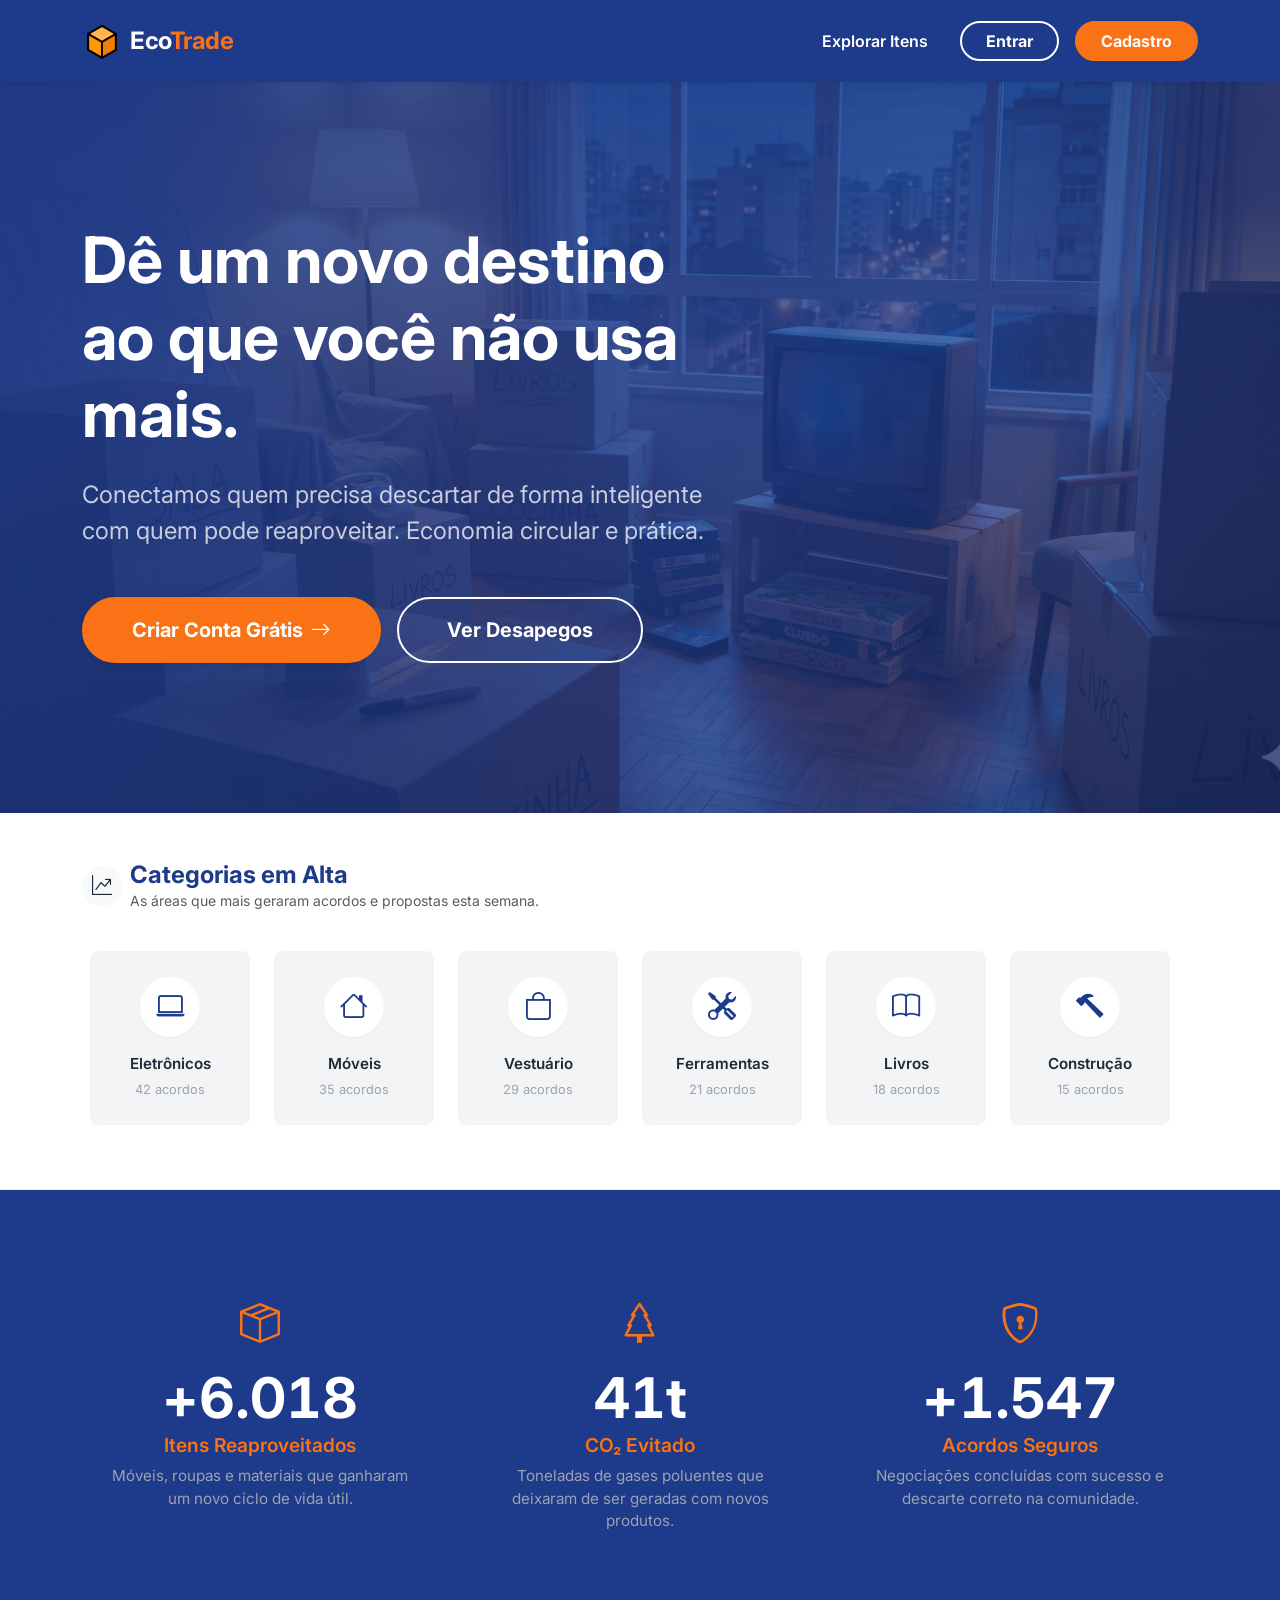
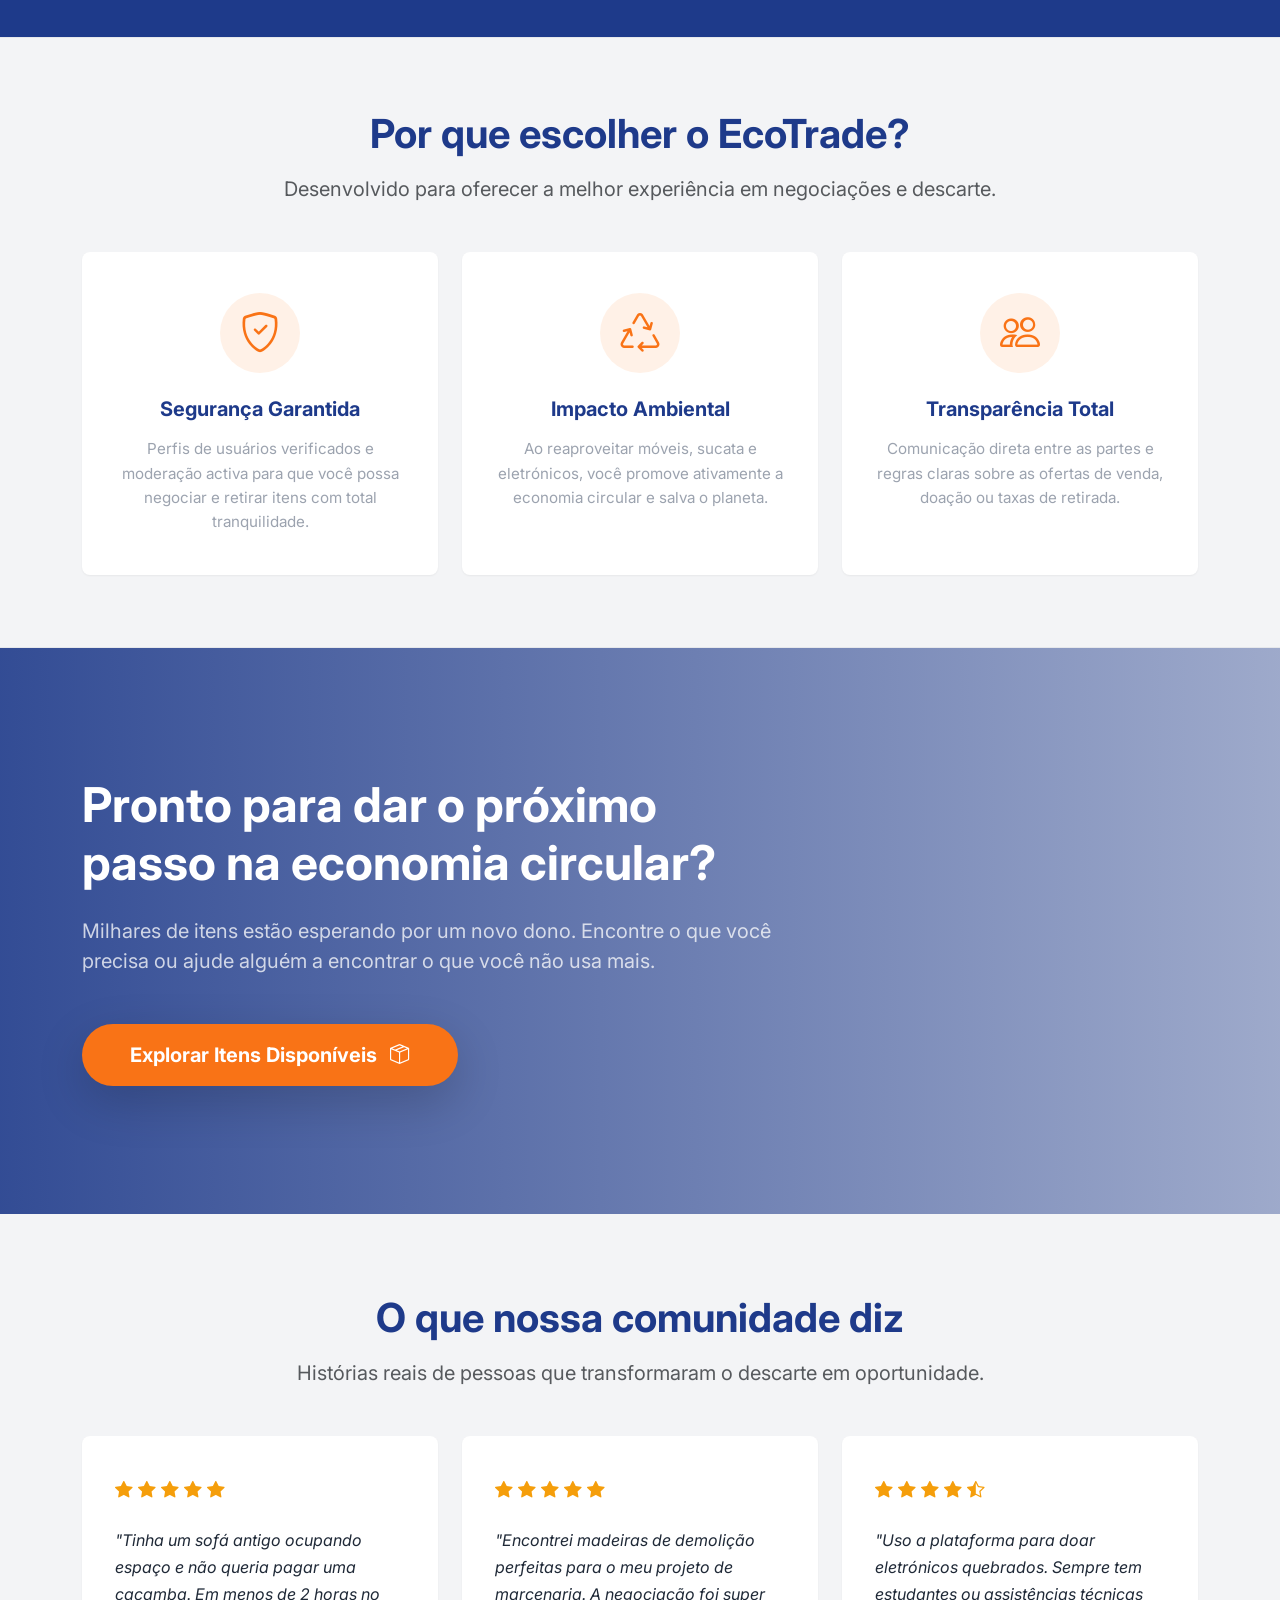
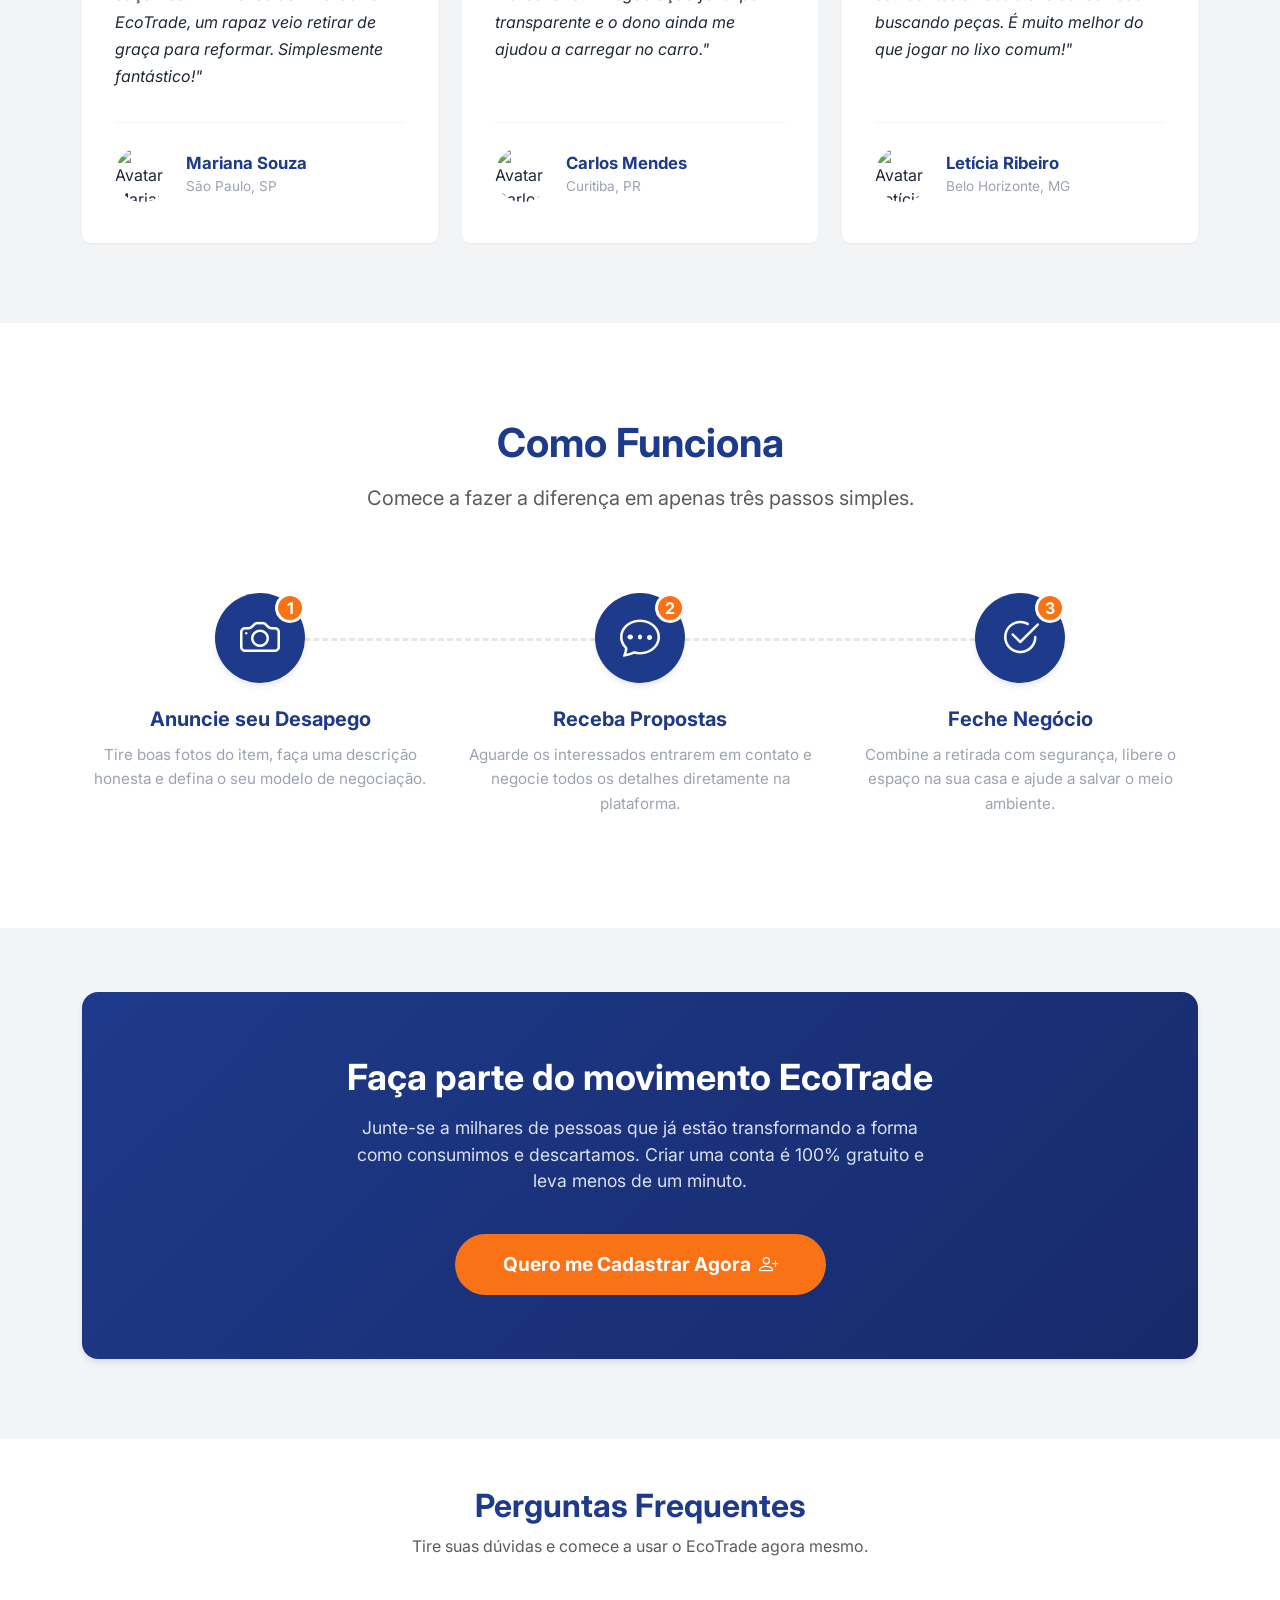
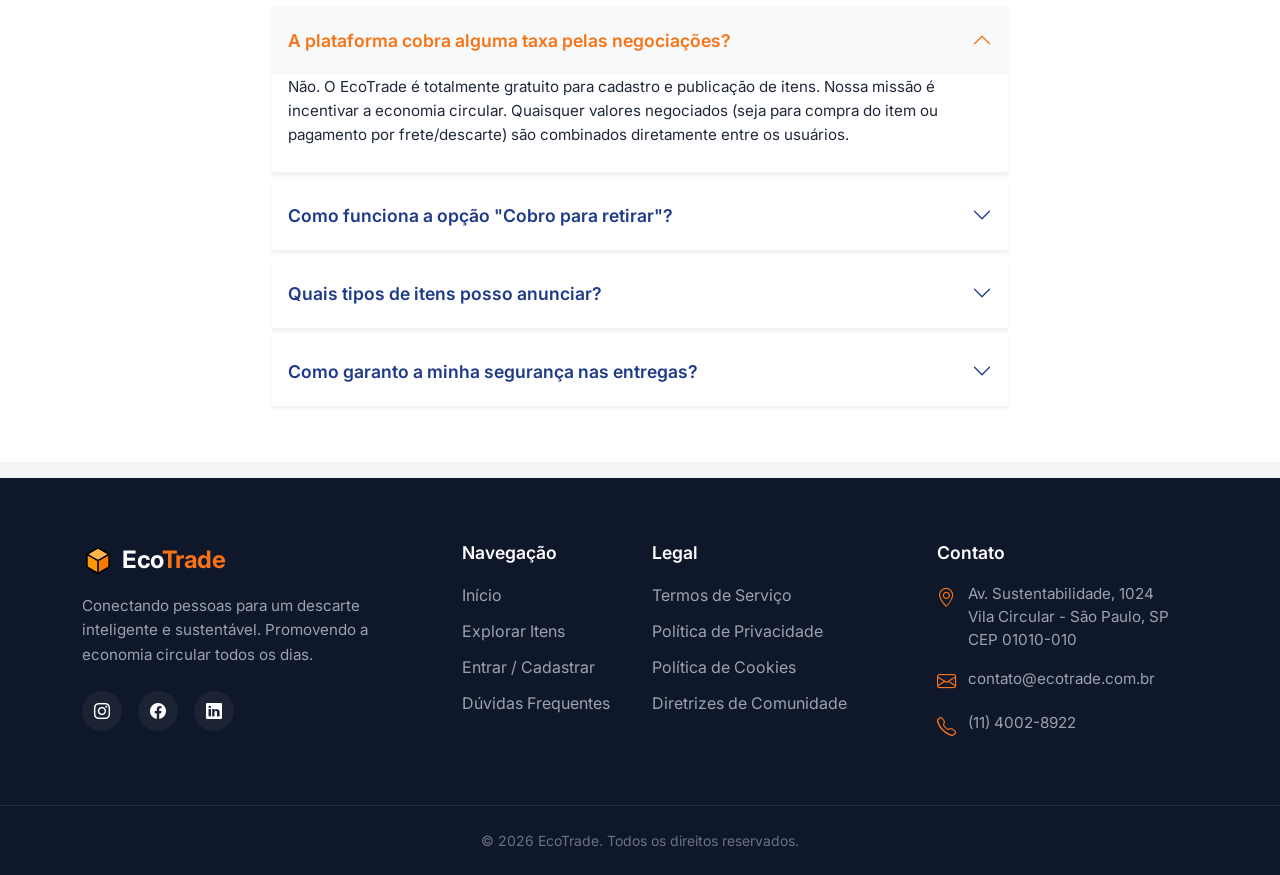
==== commit 1b317bb9: "feat: adicionando sections de testemunhas, status, como usar e mais um CTA para cadastro" ====
--- a/index.html
+++ b/index.html
@@ -19,10 +19,15 @@
     <link rel="stylesheet" href="./assets/css/layout/cta.css">
     <link rel="stylesheet" href="./assets/css/layout/footer.css">
     
-    <link rel="stylesheet" href="./assets/css/components/brand.css"> <link rel="stylesheet" href="./assets/css/components/cards.css">
+    <link rel="stylesheet" href="./assets/css/components/brand.css">
+    <link rel="stylesheet" href="./assets/css/components/cards.css">
     <link rel="stylesheet" href="./assets/css/components/categories.css">
     <link rel="stylesheet" href="./assets/css/components/features.css">
     <link rel="stylesheet" href="./assets/css/components/faq.css">
+    <link rel="stylesheet" href="./assets/css/components/steps.css">
+    <link rel="stylesheet" href="./assets/css/components/testimonials.css">
+    <link rel="stylesheet" href="./assets/css/components/stats.css">
+    <link rel="stylesheet" href="./assets/css/components/signup-cta.css">
 </head>
 <body>
 
@@ -94,6 +99,37 @@
         </div>
     </section>
 
+    <section class="stats-section">
+        <div class="container">
+            <div class="row g-4">
+                <div class="col-12 col-md-4">
+                    <div class="stat-card">
+                        <div class="stat-icon"><i class="bi bi-box-seam"></i></div>
+                        <div class="stat-counter-wrapper">+<span class="stat-counter" data-target="12450">0</span></div>
+                        <h4 class="stat-label">Itens Reaproveitados</h4>
+                        <p class="stat-description">Móveis, roupas e materiais que ganharam um novo ciclo de vida útil.</p>
+                    </div>
+                </div>
+                <div class="col-12 col-md-4">
+                    <div class="stat-card">
+                        <div class="stat-icon"><i class="bi bi-tree"></i></div>
+                        <div class="stat-counter-wrapper"><span class="stat-counter" data-target="85">0</span>t</div>
+                        <h4 class="stat-label">CO₂ Evitado</h4>
+                        <p class="stat-description">Toneladas de gases poluentes que deixaram de ser geradas com novos produtos.</p>
+                    </div>
+                </div>
+                <div class="col-12 col-md-4">
+                    <div class="stat-card">
+                        <div class="stat-icon"><i class="bi bi-shield-lock"></i></div>
+                        <div class="stat-counter-wrapper">+<span class="stat-counter" data-target="3200">0</span></div>
+                        <h4 class="stat-label">Acordos Seguros</h4>
+                        <p class="stat-description">Negociações concluídas com sucesso e descarte correto na comunidade.</p>
+                    </div>
+                </div>
+            </div>
+        </div>
+    </section>
+
     <section class="features-section py-5">
         <div class="container py-4">
             <div class="text-center mb-5">
@@ -105,14 +141,14 @@
                     <div class="feature-card">
                         <div class="feature-icon"><i class="bi bi-shield-check"></i></div>
                         <h4 class="feature-title">Segurança Garantida</h4>
-                        <p class="feature-text">Perfis de usuários verificados e moderação ativa para que você possa negociar e retirar itens com total tranquilidade.</p>
+                        <p class="feature-text">Perfis de usuários verificados e moderação activa para que você possa negociar e retirar itens com total tranquilidade.</p>
                     </div>
                 </div>
                 <div class="col-12 col-md-4">
                     <div class="feature-card">
                         <div class="feature-icon"><i class="bi bi-recycle"></i></div>
                         <h4 class="feature-title">Impacto Ambiental</h4>
-                        <p class="feature-text">Ao reaproveitar móveis, sucata e eletrônicos, você promove ativamente a economia circular e salva o planeta.</p>
+                        <p class="feature-text">Ao reaproveitar móveis, sucata e eletrónicos, você promove ativamente a economia circular e salva o planeta.</p>
                     </div>
                 </div>
                 <div class="col-12 col-md-4">
@@ -140,6 +176,121 @@
         </div>
     </section>
 
+    <section class="testimonials-section">
+        <div class="container">
+            <div class="text-center mb-5">
+                <h2 class="fw-bold display-6 mb-3" style="color: var(--color-primary);">O que nossa comunidade diz</h2>
+                <p class="text-muted fs-5">Histórias reais de pessoas que transformaram o descarte em oportunidade.</p>
+            </div>
+            <div class="row g-4">
+                <div class="col-12 col-md-4">
+                    <div class="testimonial-card">
+                        <div class="testimonial-rating">
+                            <i class="bi bi-star-fill"></i>
+                            <i class="bi bi-star-fill"></i>
+                            <i class="bi bi-star-fill"></i>
+                            <i class="bi bi-star-fill"></i>
+                            <i class="bi bi-star-fill"></i>
+                        </div>
+                        <p class="testimonial-text">"Tinha um sofá antigo ocupando espaço e não queria pagar uma caçamba. Em menos de 2 horas no EcoTrade, um rapaz veio retirar de graça para reformar. Simplesmente fantástico!"</p>
+                        <div class="testimonial-user">
+                            <img src="https://images.unsplash.com/photo-1494790108377-be9c29b29330?ixlib=rb-4.0.3&auto=format&fit=crop&w=150&q=80" alt="Avatar Mariana" class="testimonial-avatar">
+                            <div class="testimonial-info">
+                                <h5 class="testimonial-name">Mariana Souza</h5>
+                                <span class="testimonial-role">São Paulo, SP</span>
+                            </div>
+                        </div>
+                    </div>
+                </div>
+                <div class="col-12 col-md-4">
+                    <div class="testimonial-card">
+                        <div class="testimonial-rating">
+                            <i class="bi bi-star-fill"></i>
+                            <i class="bi bi-star-fill"></i>
+                            <i class="bi bi-star-fill"></i>
+                            <i class="bi bi-star-fill"></i>
+                            <i class="bi bi-star-fill"></i>
+                        </div>
+                        <p class="testimonial-text">"Encontrei madeiras de demolição perfeitas para o meu projeto de marcenaria. A negociação foi super transparente e o dono ainda me ajudou a carregar no carro."</p>
+                        <div class="testimonial-user">
+                            <img src="https://images.unsplash.com/photo-1507003211169-0a1dd7228f2d?ixlib=rb-4.0.3&auto=format&fit=crop&w=150&q=80" alt="Avatar Carlos" class="testimonial-avatar">
+                            <div class="testimonial-info">
+                                <h5 class="testimonial-name">Carlos Mendes</h5>
+                                <span class="testimonial-role">Curitiba, PR</span>
+                            </div>
+                        </div>
+                    </div>
+                </div>
+                <div class="col-12 col-md-4">
+                    <div class="testimonial-card">
+                        <div class="testimonial-rating">
+                            <i class="bi bi-star-fill"></i>
+                            <i class="bi bi-star-fill"></i>
+                            <i class="bi bi-star-fill"></i>
+                            <i class="bi bi-star-fill"></i>
+                            <i class="bi bi-star-half"></i>
+                        </div>
+                        <p class="testimonial-text">"Uso a plataforma para doar eletrónicos quebrados. Sempre tem estudantes ou assistências técnicas buscando peças. É muito melhor do que jogar no lixo comum!"</p>
+                        <div class="testimonial-user">
+                            <img src="https://images.unsplash.com/photo-1438761681033-6461ffad8d80?ixlib=rb-4.0.3&auto=format&fit=crop&w=150&q=80" alt="Avatar Letícia" class="testimonial-avatar">
+                            <div class="testimonial-info">
+                                <h5 class="testimonial-name">Letícia Ribeiro</h5>
+                                <span class="testimonial-role">Belo Horizonte, MG</span>
+                            </div>
+                        </div>
+                    </div>
+                </div>
+            </div>
+        </div>
+    </section>
+
+    <section class="steps-section">
+        <div class="container">
+            <div class="text-center mb-5 pb-3">
+                <h2 class="fw-bold display-6 mb-3" style="color: var(--color-primary);">Como Funciona</h2>
+                <p class="text-muted fs-5">Comece a fazer a diferença em apenas três passos simples.</p>
+            </div>
+            <div class="row g-4 step-wrapper">
+                <div class="col-12 col-md-4 step-card">
+                    <div class="step-icon-wrapper">
+                        <i class="bi bi-camera"></i>
+                        <span class="step-badge">1</span>
+                    </div>
+                    <h4 class="step-title">Anuncie seu Desapego</h4>
+                    <p class="step-description">Tire boas fotos do item, faça uma descrição honesta e defina o seu modelo de negociação.</p>
+                </div>
+                <div class="col-12 col-md-4 step-card">
+                    <div class="step-icon-wrapper">
+                        <i class="bi bi-chat-dots"></i>
+                        <span class="step-badge">2</span>
+                    </div>
+                    <h4 class="step-title">Receba Propostas</h4>
+                    <p class="step-description">Aguarde os interessados entrarem em contato e negocie todos os detalhes diretamente na plataforma.</p>
+                </div>
+                <div class="col-12 col-md-4 step-card">
+                    <div class="step-icon-wrapper">
+                        <i class="bi bi-check2-circle"></i>
+                        <span class="step-badge">3</span>
+                    </div>
+                    <h4 class="step-title">Feche Negócio</h4>
+                    <p class="step-description">Combine a retirada com segurança, libere o espaço na sua casa e ajude a salvar o meio ambiente.</p>
+                </div>
+            </div>
+        </div>
+    </section>
+
+    <section class="signup-cta-section">
+        <div class="container">
+            <div class="signup-cta-container">
+                <h2 class="signup-cta-title">Faça parte do movimento EcoTrade</h2>
+                <p class="signup-cta-text">Junte-se a milhares de pessoas que já estão transformando a forma como consumimos e descartamos. Criar uma conta é 100% gratuito e leva menos de um minuto.</p>
+                <a href="./pages/auth.html#register" class="btn-signup-pulse">
+                    Quero me Cadastrar Agora <i class="bi bi-person-plus"></i>
+                </a>
+            </div>
+        </div>
+    </section>
+
     <section class="faq-section py-5 my-3">
         <div class="container">
             <div class="row justify-content-center">
@@ -148,7 +299,6 @@
                         <h2 class="fw-bold" style="color: var(--color-primary);">Perguntas Frequentes</h2>
                         <p class="text-muted">Tire suas dúvidas e comece a usar o EcoTrade agora mesmo.</p>
                     </div>
-
                     <div class="accordion faq-accordion" id="faqAccordion">
                         <div class="accordion-item shadow-sm">
                             <h2 class="accordion-header" id="headingOne">
@@ -182,7 +332,7 @@
                             </h2>
                             <div id="collapseThree" class="accordion-collapse collapse" aria-labelledby="headingThree" data-bs-parent="#faqAccordion">
                                 <div class="accordion-body">
-                                    Você pode anunciar roupas, livros, móveis, eletrônicos (mesmo com defeito), sobras de madeira, sucata, materiais de construção, utensílios e recicláveis em geral. O importante é que a descrição seja honesta sobre o estado do produto.
+                                    Você pode anunciar roupas, livros, móveis, eletrónicos (mesmo com defeito), sobras de madeira, sucata, materiais de construção, utensílios e recicláveis em geral. O importante é que a descrição seja honesta sobre o estado do produto.
                                 </div>
                             </div>
                         </div>
@@ -272,5 +422,6 @@
     <script src="https://cdn.jsdelivr.net/npm/bootstrap@5.3.2/dist/js/bootstrap.bundle.min.js"></script>
     <script type="module" src="./js/main.js"></script>
     <script type="module" src="./js/trending.js"></script>
+    <script type="module" src="./js/stats.js"></script>
 </body>
 </html>
--- a/assets/css/components/steps.css
+++ b/assets/css/components/steps.css
@@ -0,0 +1,79 @@
+.steps-section {
+    background-color: var(--color-white);
+    padding: 6rem 0;
+}
+
+.step-card {
+    text-align: center;
+    position: relative;
+    z-index: 2;
+    padding: 0 1rem;
+}
+
+.step-icon-wrapper {
+    width: 90px;
+    height: 90px;
+    margin: 0 auto 1.5rem auto;
+    background-color: var(--color-primary);
+    color: var(--color-white);
+    border-radius: 50%;
+    display: flex;
+    align-items: center;
+    justify-content: center;
+    font-size: 2.5rem;
+    position: relative;
+    box-shadow: var(--shadow-md);
+    transition: all 0.3s ease;
+}
+
+.step-card:hover .step-icon-wrapper {
+    transform: translateY(-5px) scale(1.05);
+    background-color: var(--color-secondary);
+}
+
+.step-badge {
+    position: absolute;
+    top: 0;
+    right: 0;
+    width: 30px;
+    height: 30px;
+    background-color: var(--color-secondary);
+    color: var(--color-white);
+    border-radius: 50%;
+    display: flex;
+    align-items: center;
+    justify-content: center;
+    font-size: 1rem;
+    font-weight: bold;
+    border: 3px solid var(--color-white);
+}
+
+.step-title {
+    color: var(--color-primary);
+    font-weight: 700;
+    font-size: 1.25rem;
+    margin-bottom: 0.75rem;
+}
+
+.step-description {
+    color: var(--color-gray-medium);
+    font-size: 0.95rem;
+    line-height: 1.6;
+}
+
+@media (min-width: 768px) {
+    .step-wrapper {
+        position: relative;
+    }
+    
+    .step-card:not(:last-child)::after {
+        content: '';
+        position: absolute;
+        top: 45px;
+        right: -50%;
+        width: 100%;
+        height: 2px;
+        border-top: 3px dashed #E5E7EB;
+        z-index: -1;
+    }
+}
--- a/assets/css/components/testimonials.css
+++ b/assets/css/components/testimonials.css
@@ -0,0 +1,69 @@
+.testimonials-section {
+    background-color: var(--color-bg-light);
+    padding: 5rem 0;
+}
+
+.testimonial-card {
+    background-color: var(--color-white);
+    padding: 2.5rem 2rem;
+    border-radius: var(--border-radius);
+    box-shadow: var(--shadow-sm);
+    height: 100%;
+    display: flex;
+    flex-direction: column;
+    transition: all 0.3s ease;
+    border: 1px solid transparent;
+}
+
+.testimonial-card:hover {
+    transform: translateY(-5px);
+    box-shadow: var(--shadow-md);
+    border-color: rgba(30, 58, 138, 0.1);
+}
+
+.testimonial-rating {
+    color: #F59E0B;
+    margin-bottom: 1.5rem;
+    font-size: 1.1rem;
+}
+
+.testimonial-text {
+    font-size: 1rem;
+    color: var(--color-text-dark);
+    line-height: 1.7;
+    font-style: italic;
+    flex-grow: 1;
+    margin-bottom: 2rem;
+}
+
+.testimonial-user {
+    display: flex;
+    align-items: center;
+    gap: 1rem;
+    border-top: 1px solid var(--color-bg-light);
+    padding-top: 1.5rem;
+}
+
+.testimonial-avatar {
+    width: 55px;
+    height: 55px;
+    border-radius: 50%;
+    object-fit: cover;
+}
+
+.testimonial-info {
+    display: flex;
+    flex-direction: column;
+}
+
+.testimonial-name {
+    font-weight: 700;
+    font-size: 1.05rem;
+    color: var(--color-primary);
+    margin: 0 0 0.2rem 0;
+}
+
+.testimonial-role {
+    font-size: 0.85rem;
+    color: var(--color-gray-medium);
+}
--- a/assets/css/components/stats.css
+++ b/assets/css/components/stats.css
@@ -0,0 +1,43 @@
+.stats-section {
+    background-color: var(--color-primary);
+    color: var(--color-white);
+    padding: 5rem 0;
+}
+
+.stat-card {
+    text-align: center;
+    padding: 1.5rem;
+}
+
+.stat-icon {
+    font-size: 2.5rem;
+    color: var(--color-secondary);
+    margin-bottom: 1rem;
+    display: inline-block;
+}
+
+.stat-counter-wrapper {
+    font-size: 3.5rem;
+    font-weight: 700;
+    color: var(--color-white);
+    margin-bottom: 0.5rem;
+    line-height: 1;
+}
+
+.stat-counter {
+    font-variant-numeric: tabular-nums;
+}
+
+.stat-label {
+    font-size: 1.2rem;
+    font-weight: 600;
+    color: var(--color-secondary);
+    margin-bottom: 0.5rem;
+}
+
+.stat-description {
+    color: #9CA3AF;
+    font-size: 0.95rem;
+    line-height: 1.5;
+    margin: 0;
+}
--- a/assets/css/components/signup-cta.css
+++ b/assets/css/components/signup-cta.css
@@ -0,0 +1,59 @@
+.signup-cta-section {
+    background-color: var(--color-bg-light);
+    padding: 4rem 0;
+}
+
+.signup-cta-container {
+    background: linear-gradient(135deg, var(--color-primary) 0%, #172a6b 100%);
+    border-radius: 16px;
+    padding: 4rem 2rem;
+    text-align: center;
+    color: var(--color-white);
+    box-shadow: var(--shadow-md);
+}
+
+.signup-cta-title {
+    font-size: 2.25rem;
+    font-weight: 700;
+    margin-bottom: 1rem;
+}
+
+.signup-cta-text {
+    font-size: 1.1rem;
+    opacity: 0.85;
+    margin-bottom: 2.5rem;
+    max-width: 600px;
+    margin-left: auto;
+    margin-right: auto;
+}
+
+.btn-signup-pulse {
+    background-color: var(--color-secondary);
+    color: var(--color-white);
+    border: none;
+    padding: 1rem 3rem;
+    font-size: 1.2rem;
+    font-weight: 700;
+    border-radius: 50px;
+    transition: all 0.3s ease;
+    display: inline-flex;
+    align-items: center;
+    gap: 0.5rem;
+    text-decoration: none;
+}
+
+.btn-signup-pulse:hover {
+    background-color: var(--color-secondary);
+    color: var(--color-white);
+    transform: translateY(-3px) scale(1.02);
+    box-shadow: 0 10px 20px -5px rgba(249, 115, 22, 0.5);
+}
+
+@media (max-width: 768px) {
+    .signup-cta-title {
+        font-size: 1.75rem;
+    }
+    .signup-cta-container {
+        padding: 3rem 1.5rem;
+    }
+}
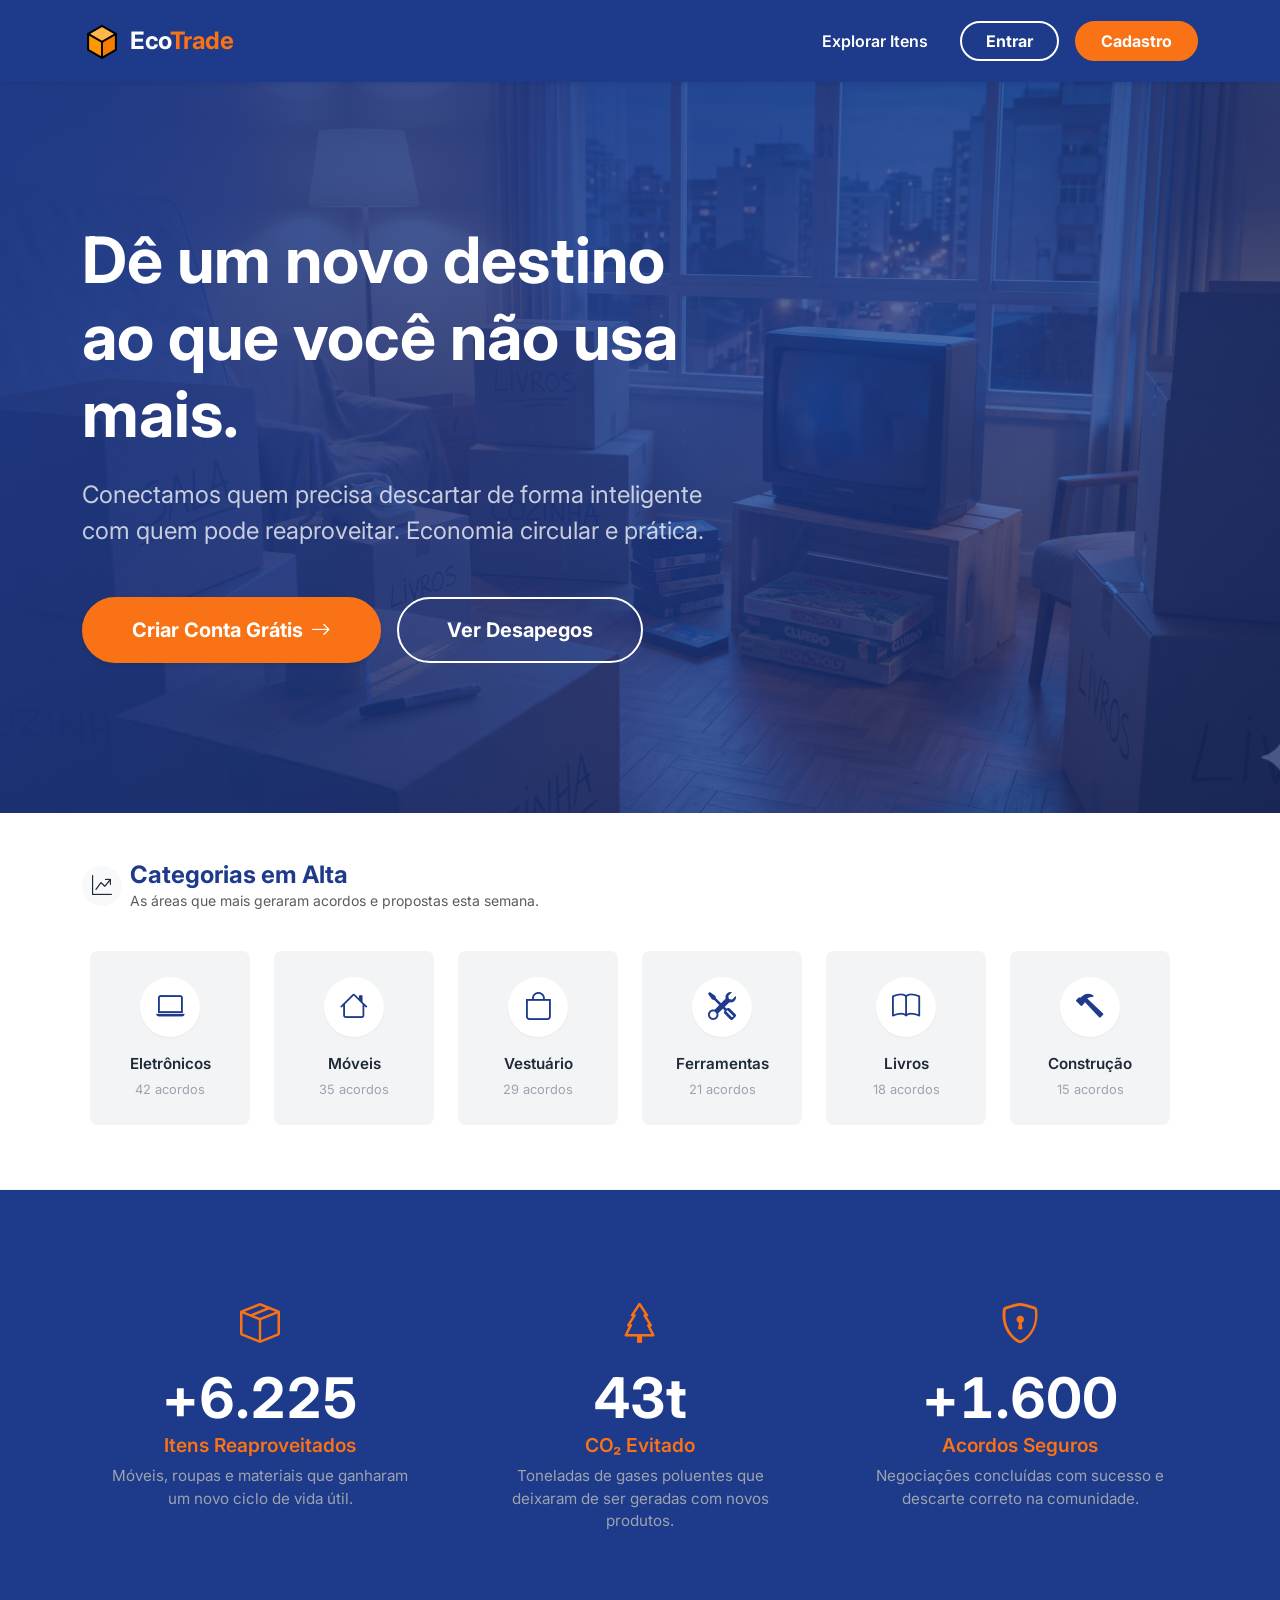
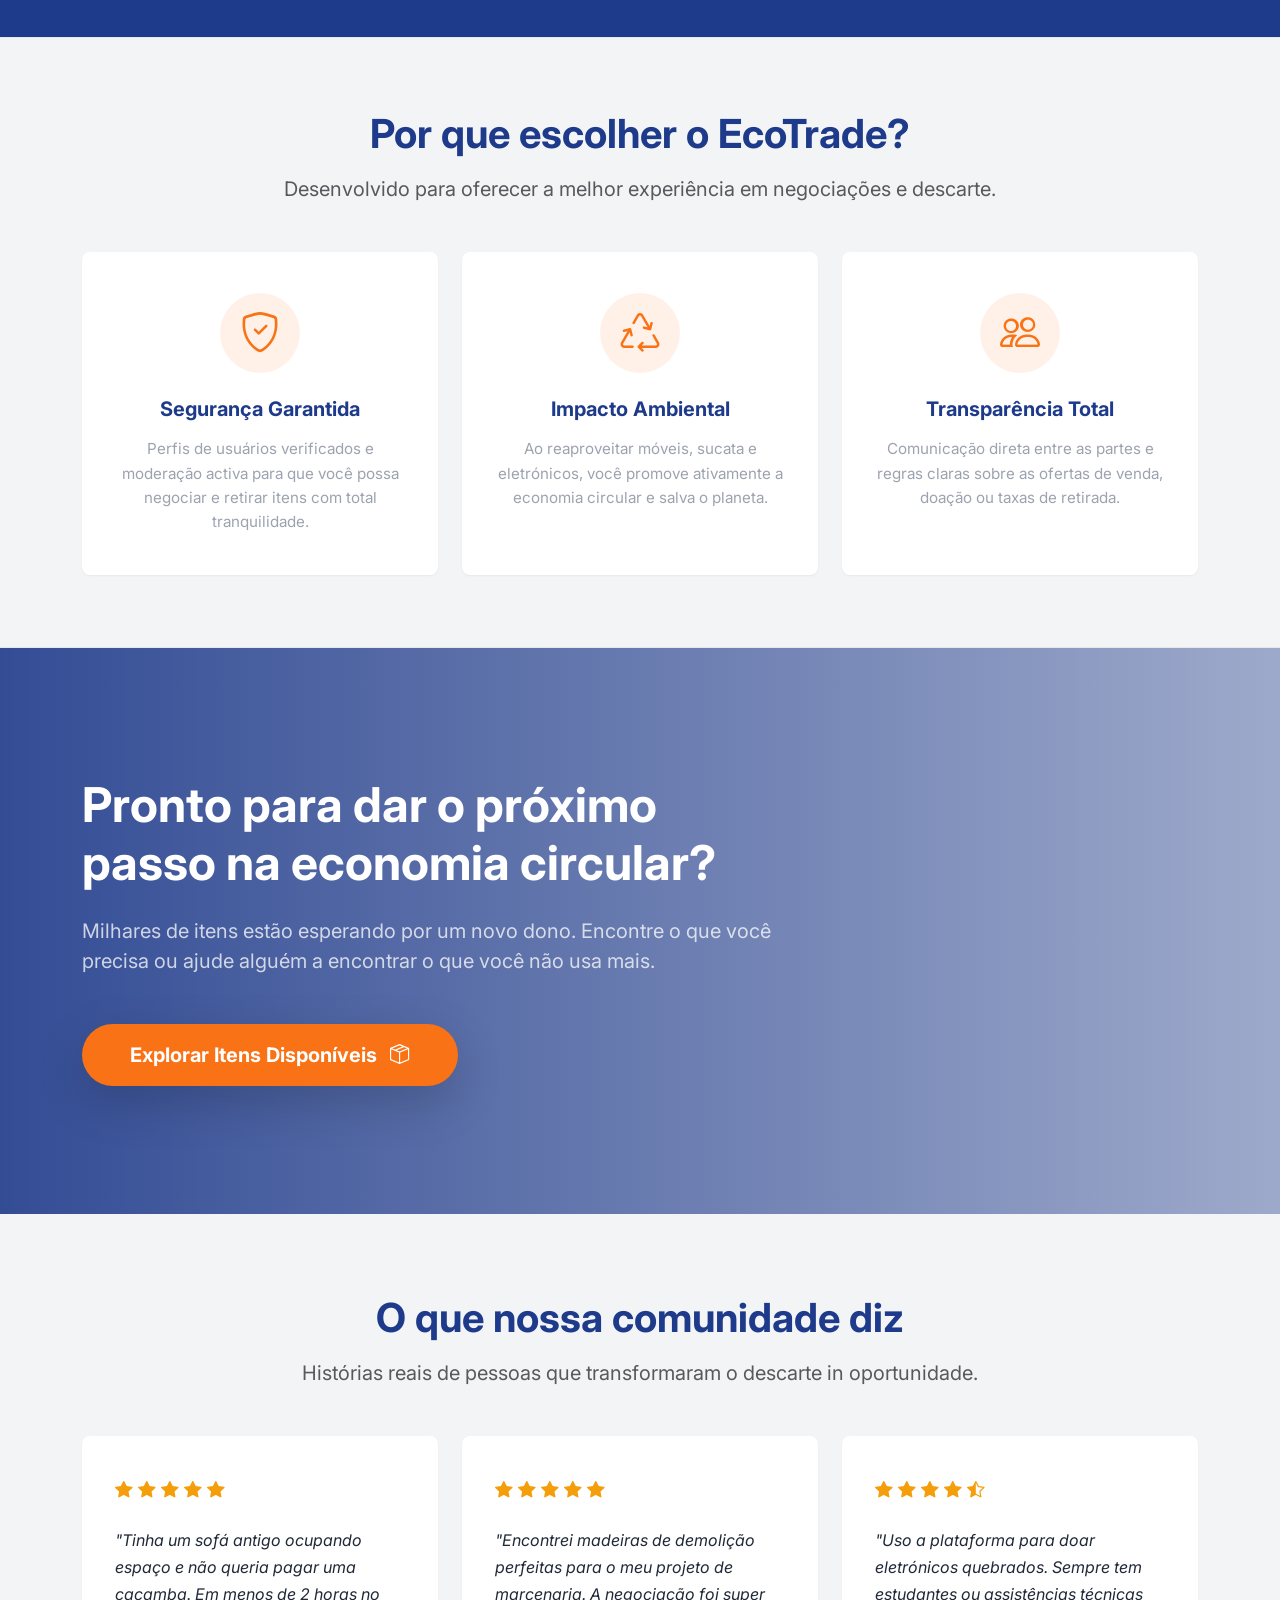
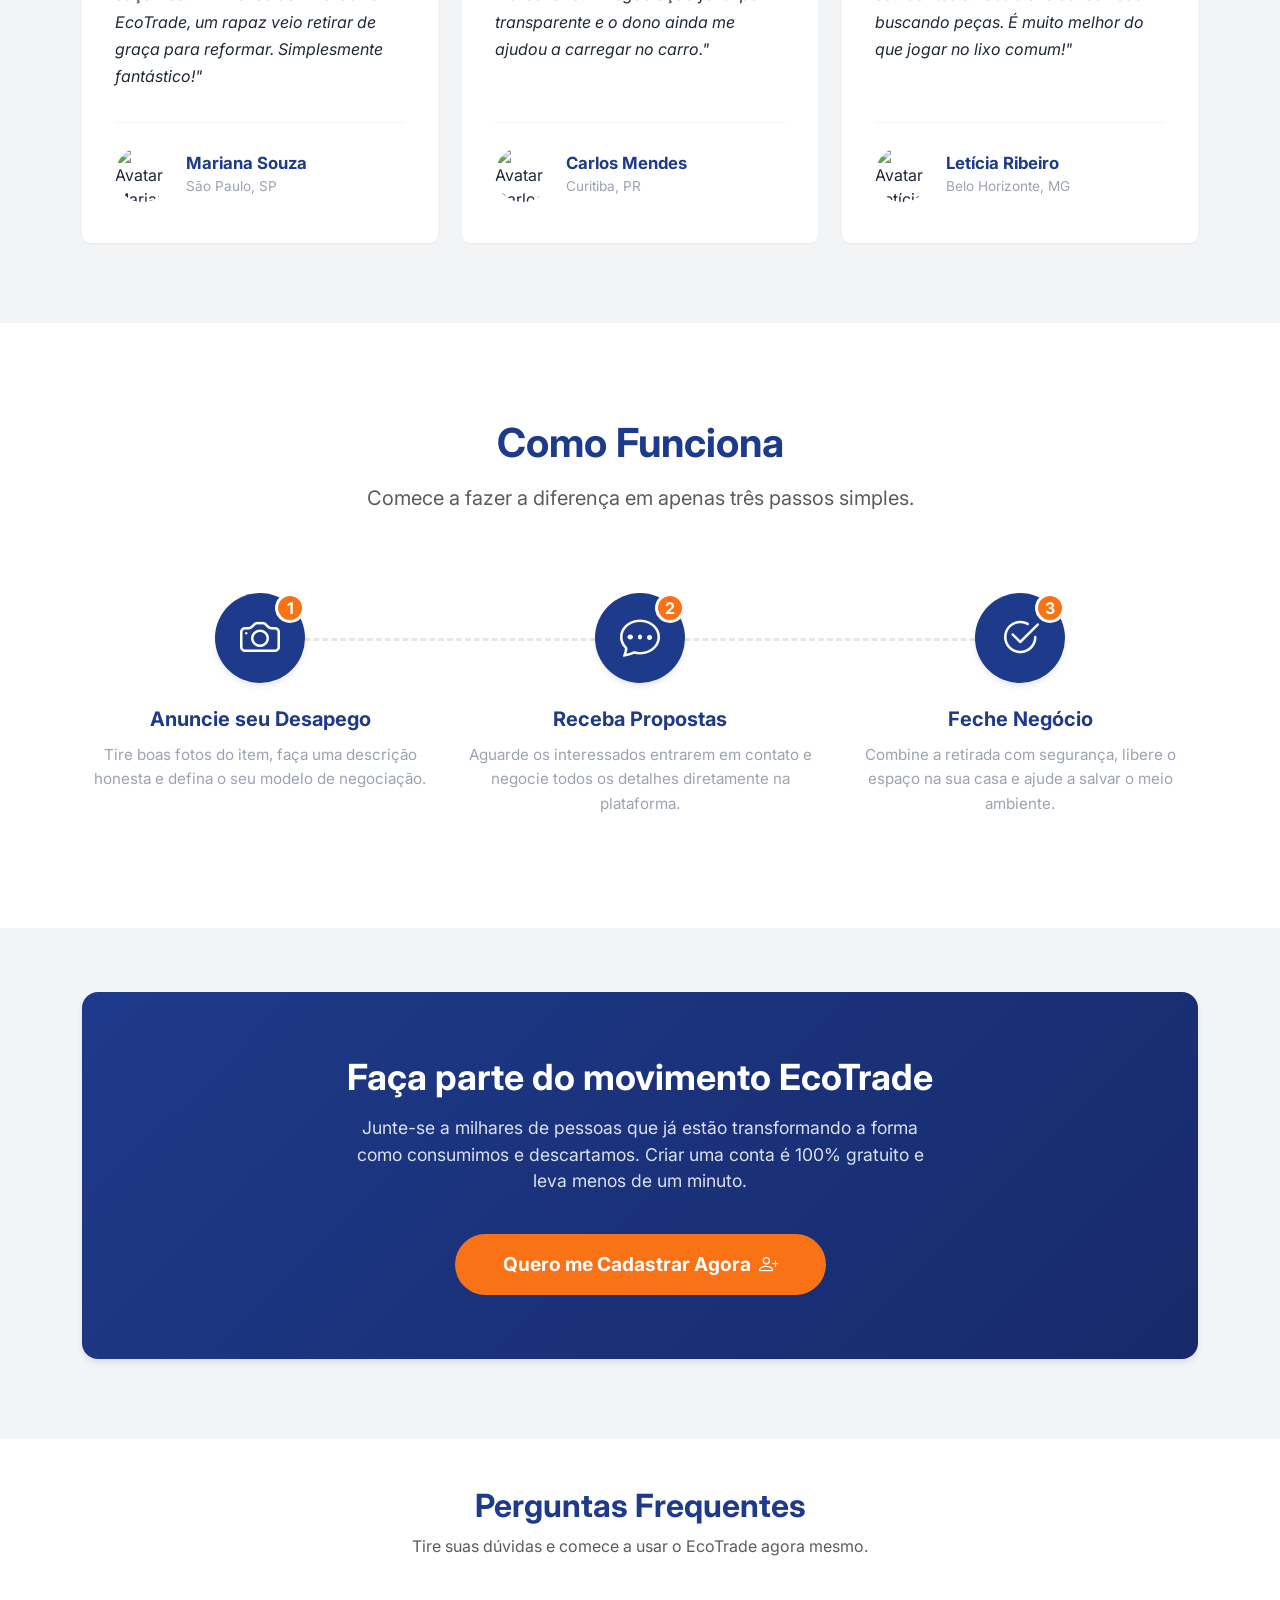
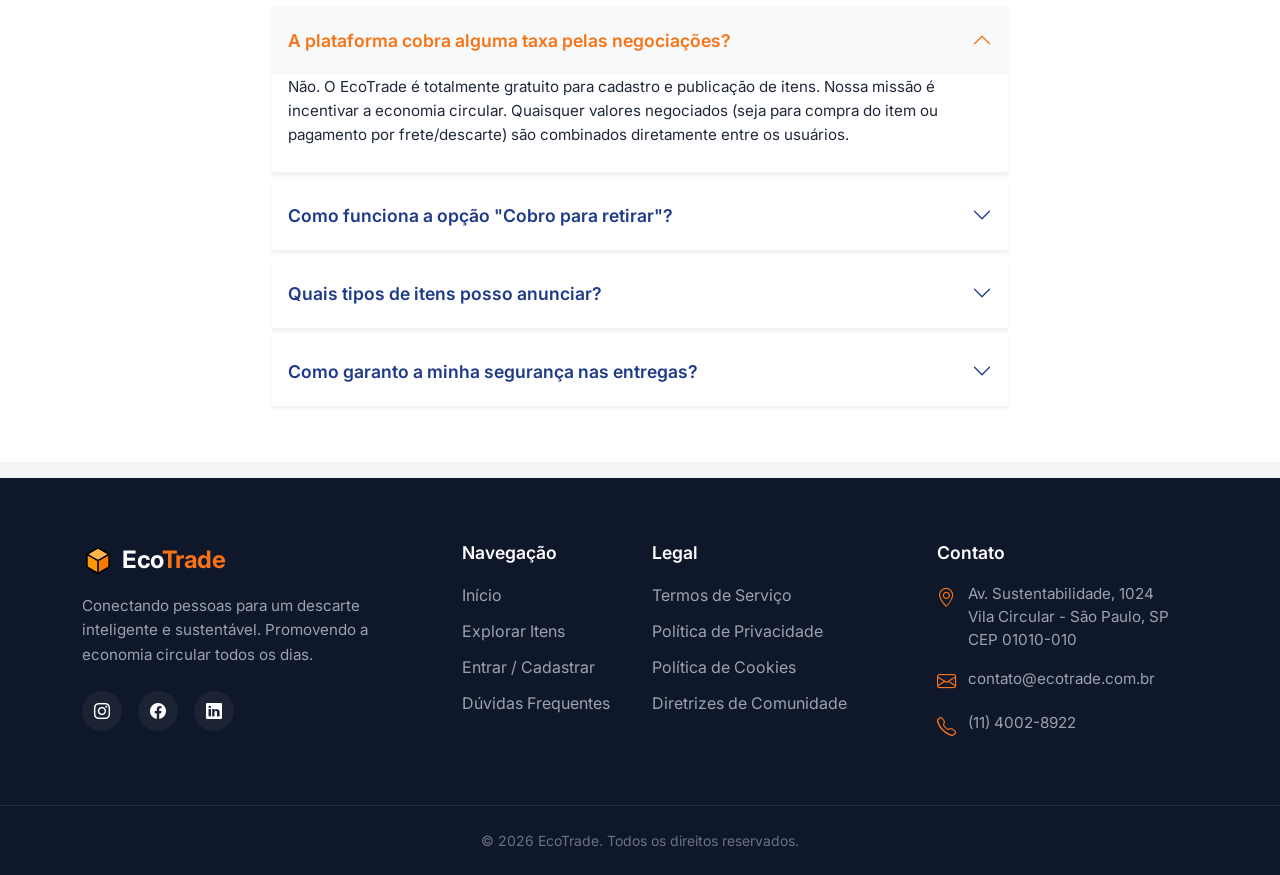
==== commit 9f847d86: "feat: dashboard + login mockado" ====
--- a/index.html
+++ b/index.html
@@ -45,21 +45,7 @@
             </button>
             
             <div class="collapse navbar-collapse" id="navbarNav">
-                <ul class="navbar-nav ms-auto gap-3 mt-3 mt-lg-0">
-                    <li class="nav-item">
-                        <a class="nav-link text-white fw-semibold me-2" href="./pages/items.html">Explorar Itens</a>
-                    </li>
-                    <li class="nav-item">
-                        <a class="btn btn-outline-light rounded-pill px-4 fw-bold w-100" href="./pages/auth.html">
-                            Entrar
-                        </a>
-                    </li>
-                    <li class="nav-item">
-                        <a class="btn btn-custom-secondary rounded-pill px-4 fw-bold w-100" href="./pages/auth.html#register">
-                            Cadastro
-                        </a>
-                    </li>
-                </ul>
+                <ul class="navbar-nav ms-auto gap-3 mt-3 mt-lg-0" id="navbar-menu"></ul>
             </div>
         </div>
     </nav>
@@ -180,7 +166,7 @@
         <div class="container">
             <div class="text-center mb-5">
                 <h2 class="fw-bold display-6 mb-3" style="color: var(--color-primary);">O que nossa comunidade diz</h2>
-                <p class="text-muted fs-5">Histórias reais de pessoas que transformaram o descarte em oportunidade.</p>
+                <p class="text-muted fs-5">Histórias reais de pessoas que transformaram o descarte in oportunidade.</p>
             </div>
             <div class="row g-4">
                 <div class="col-12 col-md-4">
@@ -423,5 +409,6 @@
     <script type="module" src="./js/main.js"></script>
     <script type="module" src="./js/trending.js"></script>
     <script type="module" src="./js/stats.js"></script>
+    <script type="module" src="./js/navbar.js"></script>
 </body>
 </html>
--- a/assets/css/components/cards.css
+++ b/assets/css/components/cards.css
@@ -29,10 +29,6 @@
     backdrop-filter: blur(4px);
 }
 
-.badge-type-1 { background-color: #10B981; color: white; }
-.badge-type-2 { background-color: var(--color-primary); color: white; }
-.badge-type-3 { background-color: var(--color-secondary); color: white; }
-
 .item-card .card-title {
     color: var(--color-primary);
     font-weight: 700;
@@ -46,4 +42,57 @@
 .item-card .location-text {
     font-size: 0.85rem;
     color: var(--color-gray-medium);
+}
+
+.advertiser-profile {
+    display: flex;
+    align-items: center;
+    gap: 0.75rem;
+    padding-top: 1rem;
+    border-top: 1px solid var(--color-bg-light);
+}
+
+.advertiser-avatar {
+    width: 42px;
+    height: 42px;
+    border-radius: 50%;
+    object-fit: cover;
+}
+
+.advertiser-info {
+    display: flex;
+    flex-direction: column;
+}
+
+.advertiser-name {
+    font-size: 0.9rem;
+    font-weight: 700;
+    color: var(--color-text-dark);
+    line-height: 1.2;
+}
+
+.advertiser-stats {
+    display: flex;
+    align-items: center;
+    gap: 0.5rem;
+    font-size: 0.75rem;
+    color: var(--color-gray-medium);
+    margin-top: 0.2rem;
+}
+
+.advertiser-stats i.bi-star-fill {
+    color: #F59E0B;
+}
+
+.btn-details {
+    background-color: var(--color-secondary);
+    color: var(--color-white);
+    transition: all 0.3s ease;
+}
+
+.btn-details:hover {
+    background-color: #E06512; 
+    color: var(--color-white);
+    transform: translateY(-2px);
+    box-shadow: 0 4px 8px rgba(249, 115, 22, 0.25);
 }
